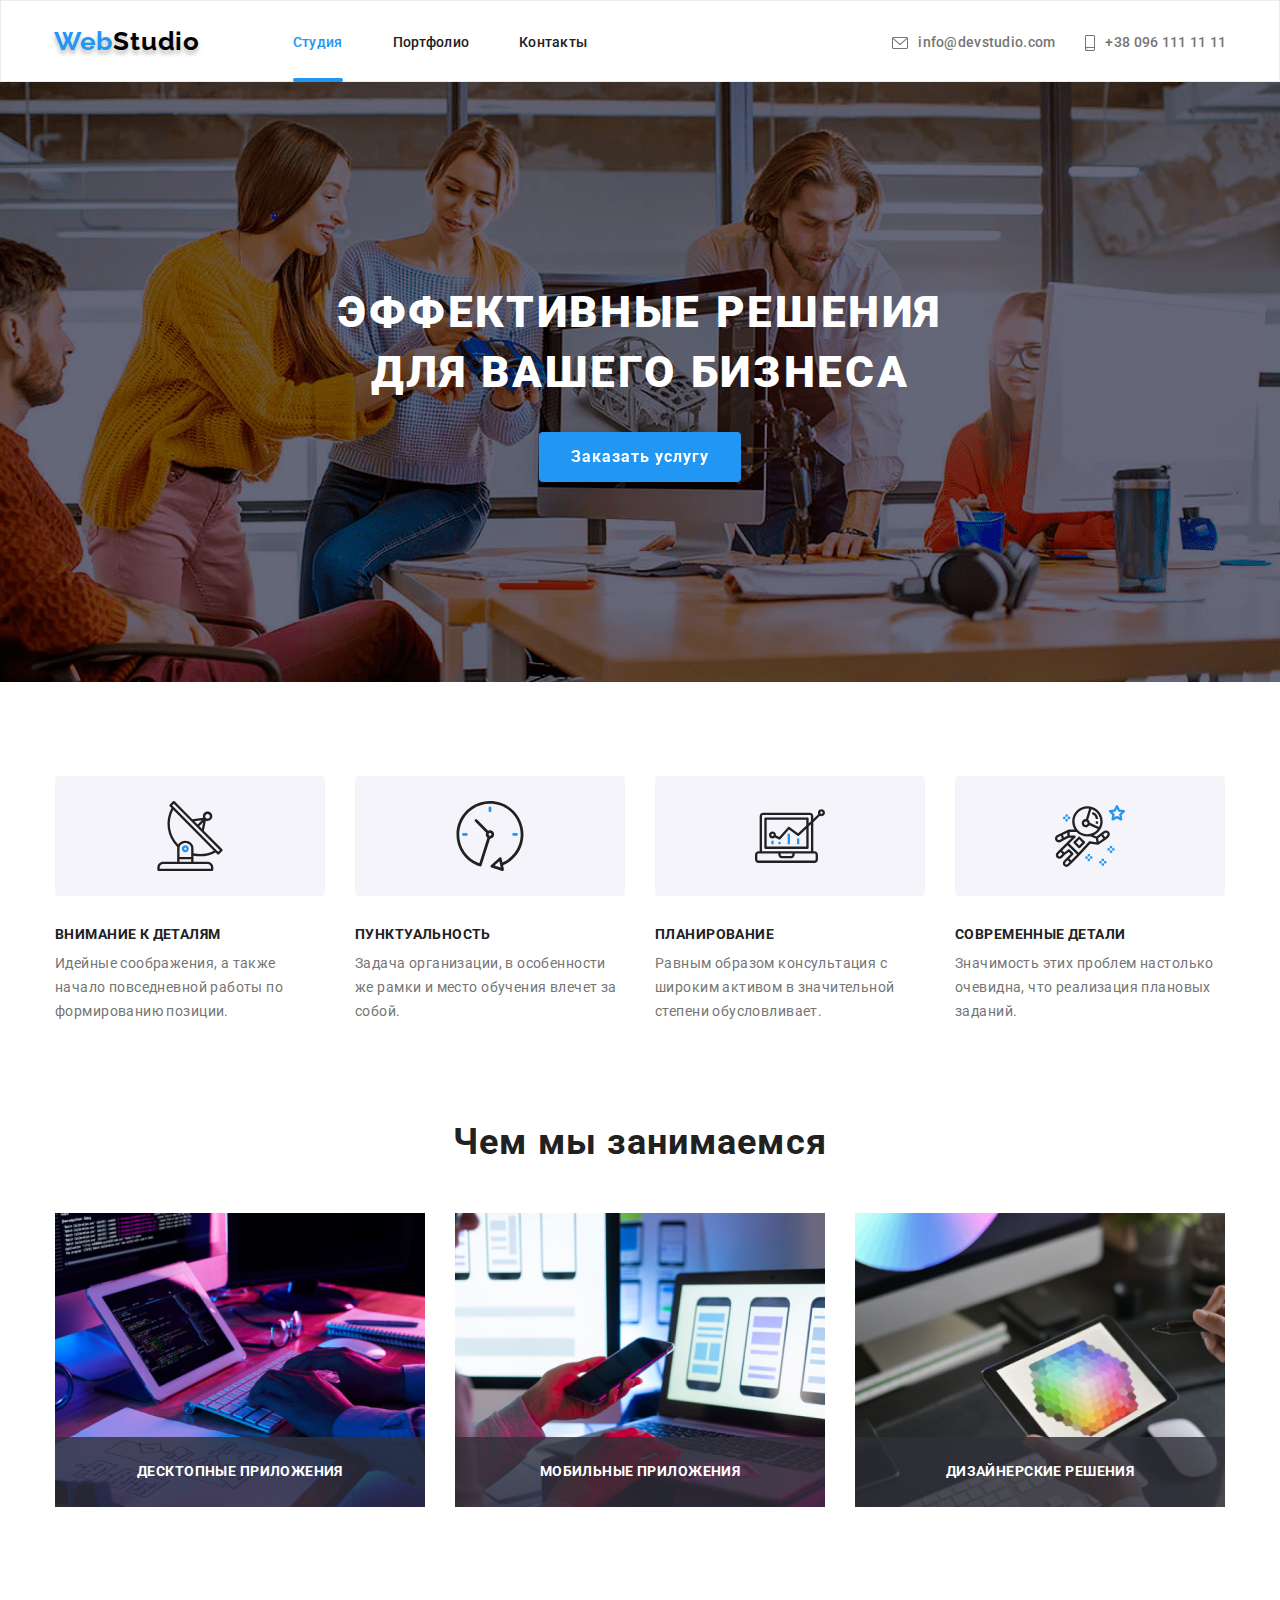
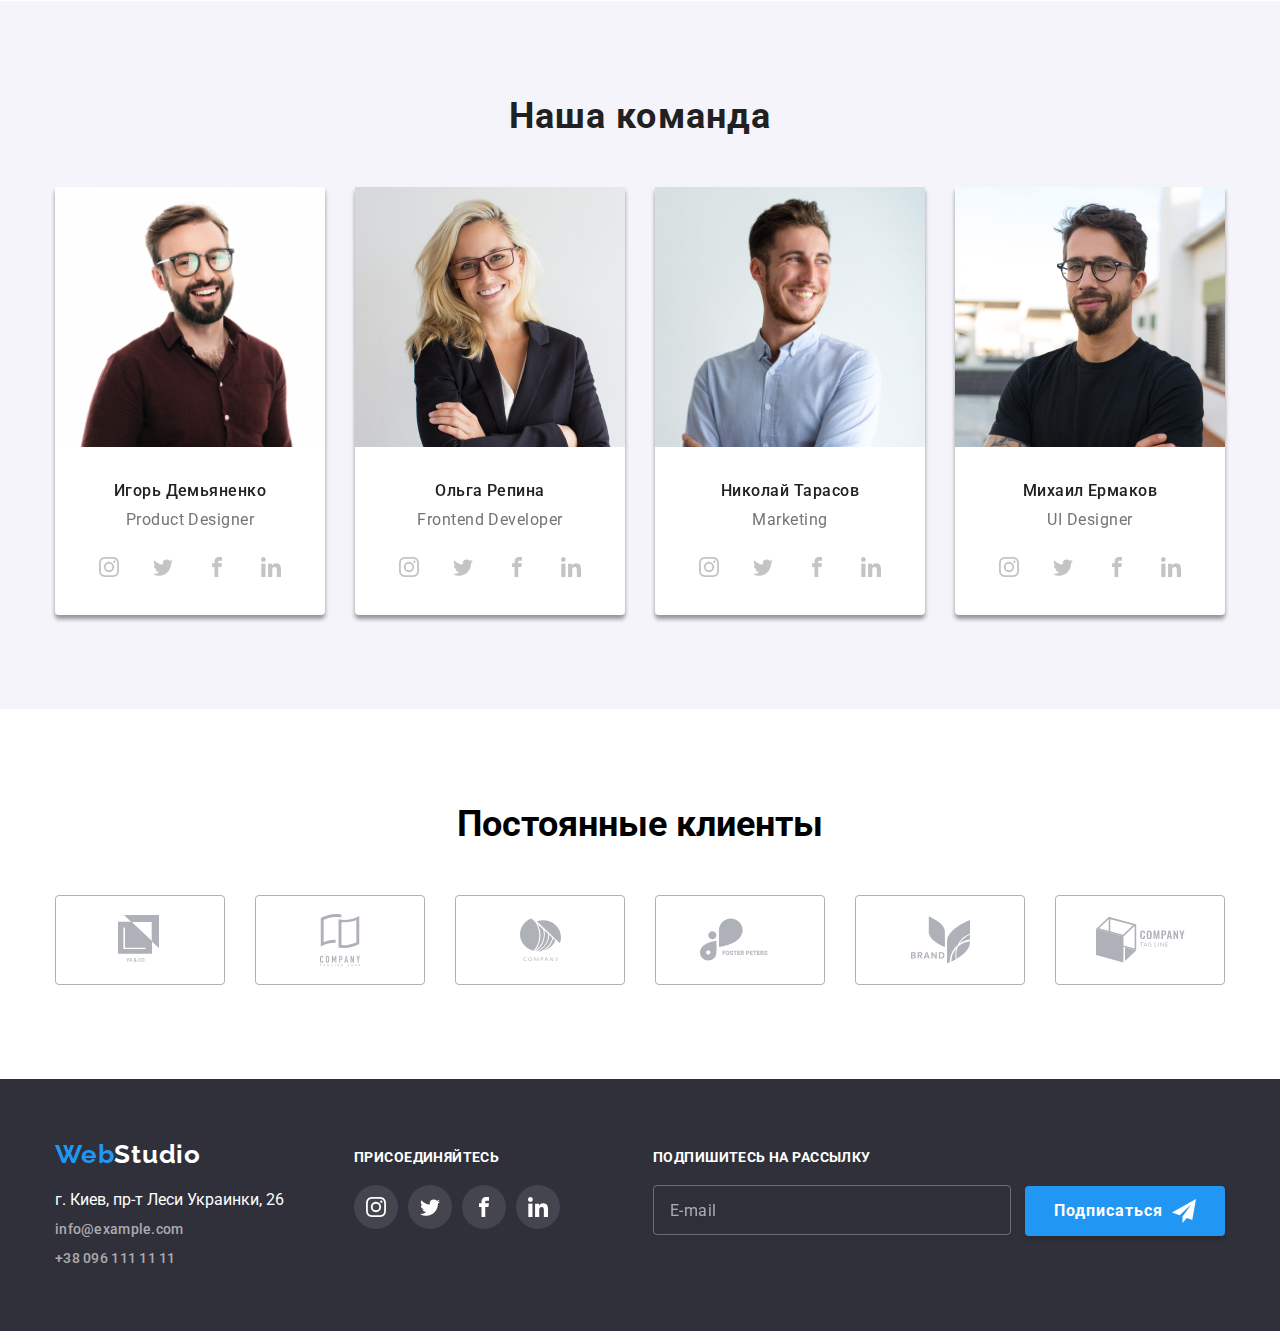
==== index.html @ 17c07fdd "1" ====
<!DOCTYPE html>
<html lang="en">
<head>
    <meta charset="UTF-8">
    <meta name="viewport" content="width=device-width, initial-scale=1.0">
    <title>Web Studio (Main)</title>
    <link rel="stylesheet" href="./css/style.css">
    <link rel="stylesheet" href="./css/modern-normalize.css">
    <link rel="preconnect" href="https://fonts.gstatic.com">
    <link href="https://fonts.googleapis.com/css2?family=Raleway:wght@700&display=swap" rel="stylesheet">
    <link href="https://fonts.googleapis.com/css2?family=Roboto:ital,wght@0,400;0,700;0,900;1,900&display=swap" rel="stylesheet">
</head>
<body>
    <header class="header">
        <span class="mailshadow"><a class="logo" href="./index.html">Web<span>Studio</span></a></span>
        <nav class="nav-list">
            <ul>
                <li><a class="current" href="./index.html">Студия</a></li>
                <li><a href="./portfolio.html">Портфолио</a></li>
                <li><a href="#footer">Контакты</a></li>
            </ul>
        </nav>
        <ul class="contacts">
            <li>
                <a class="contact-icon" href="mailto:info@devstudio.com">
                    <svg class="mail-icon">
                        <use href="./image/symbol-defs.svg#mail"></use>
                    </svg>info@devstudio.com
                </a>
            </li>
            <li>
                <a class="contact-icon" href="tel:+380961111111">
                    <svg class="phone-icon">
                        <use href="./image/symbol-defs.svg#phone"></use>
                    </svg>+38 096 111 11 11
                </a>
            </li>
        </ul>
    </header>
    <main>
        <section class="hero">
            <h1>ЭФФЕКТИВНЫЕ РЕШЕНИЯ ДЛЯ ВАШЕГО БИЗНЕСА</h1>
            <button  class="button" type="button" data-modal-open>Заказать услугу</button>
            <div class="backdrop is-hidden" data-modal>
                <div class="modal">                   
                    <form action="" method="" class="form">                        
                        <p>Оставьте свои данные, мы вам перезвоним</p> 
                        <section>
                            <label for="name" class="label-form"><span class="formspan">Имя</span>
                            <input type="text" name="name" id="name" required class="label-input"/>
                                <svg width="18" height="18">
                                    <use href="./image/symbol-defs.svg#icon-person"></use>
                                </svg>
                            </label>
                            <label for="phone" class="label-form"><span class="formspan">Телефон</span>
                            <input type="tel" name="phone" id="phone" required class="label-input"/>
                                <svg width="18" height="18">
                                    <use href="./image/symbol-defs.svg#icon-phone"></use>
                                </svg>
                            </label>
                            <label for="mail" class="label-form"><span class="formspan">Почта</span>
                            <input type="email" name="mail" id="mail" required class="label-input"/>
                                <svg width="18" height="18">
                                    <use href="./image/symbol-defs.svg#icon-email"></use>
                                </svg>
                            </label>
                            <label for="comment"><span class="formspan">Комментарий</span></label>
                            <textarea name="comment" id="comment" placeholder="Введите текст"></textarea>                        
                        </section>
                        <section class="section-agree">
                            <label class="lable-agree">
                                <input class="input-agree" type="checkbox" value="agree" name="checkbox" required>
                                <svg width="16" height="15">
                                    <use href="./image/symbol-defs.svg#icon-vector"></use>
                                </svg>
                                <span class="checkbox-text">Соглашаюсь с рассылкой и принимаю</span> 
                                <a class="checkbox-link" href=""> Условия договора</a>
                            </label>
                        </section>
                        <button type="submit" class="form-submit">Отправить</button>   
                    </form>
                    <button class="modal-close" data-modal-close>
                        <svg class="icon-close">
                            <use href="./image/symbol-defs.svg#close"></use>
                        </svg>
                    </button>
                </div>
            </div>
        </section>
        <section  class="features">
            <ul>
                <li>
                    <div class="fon"><svg class="icon1"></svg></div>
                    <h3>Внимание к деталям</h3>
                    <p>Идейные соображения, а также начало повседневной работы по формированию позиции.</p>
                </li>
                <li>
                    <div class="fon"><svg class="icon2"></svg></div>
                    <h3>Пунктуальность</h3>
                    <p>Задача организации, в особенности же рамки и место обучения влечет за собой.</p>
                </li>
                <li>
                    <div class="fon"><svg class="icon3"></svg></div>
                    <h3>Планирование</h3>
                    <p>Равным образом консультация с широким активом в значительной степени обусловливает.</p>
                </li>
                <li>
                    <div class="fon"><svg class="icon4"></svg></div>
                    <h3>Современные детали</h3>
                    <p>Значимость этих проблем настолько очевидна, что реализация плановых заданий.</p>
                </li>
            </ul>
        </section>
        <section class="services">
            <h2>Чем мы занимаемся</h2>
            <ul class="services-box">
                <li class="services-one">
                    <img src="./image/whatwedoing/whatwedoing1.jpg" alt="whatwedoing1"/>
                    <p class="services-name">ДЕСКТОПНЫЕ ПРИЛОЖЕНИЯ</p>
                </li>
                <li class="services-one">
                    <img src="./image/whatwedoing/whatwedoing2.jpg" alt="whatwedoing2" />
                    <p class="services-name">МОБИЛЬНЫЕ ПРИЛОЖЕНИЯ</p>
                </li>
                <li class="services-one">
                    <img src="./image/whatwedoing/whatwedoing3.jpg" alt="whatwedoing3" />
                    <p class="services-name">ДИЗАЙНЕРСКИЕ РЕШЕНИЯ</p>
                </li>
            </ul>
        </section>
        <section class="team">
            <h2>Наша команда</h2>
            <ul>
                <li class=team-card>
                    <a href=""><img src="./image/team/team1.jpg" alt="team1" /></a>
                    <h3>Игорь Демьяненко</h3>
                    <p>Product Designer</p>
                    <ul class="button-team">
                        <li>  
                            <a href="">                        
                                <svg class="icon-button">
                                    <use href="./image/symbol-defs.svg#icon-instagram"></use>
                                </svg>
                            </a> 
                        </li>
                        <li>
                            <a href="">
                                <svg class="icon-button">
                                    <use href="./image/symbol-defs.svg#icon-twitter"></use>
                                </svg>
                            </a>
                        </li>
                        <li>
                            <a href="">
                                <svg class="icon-button">
                                    <use href="./image/symbol-defs.svg#icon-facebook"></use>
                                </svg>
                            </a>
                        </li>
                        <li>
                            <a href="">
                                <svg class="icon-button">
                                    <use href="./image/symbol-defs.svg#icon-linkedin-1-1"></use>
                                </svg>
                            </a>
                        </li>
                    </ul>
                </li>
                <li class=team-card>
                    <a href=""><img src="./image/team/team2.jpg" alt="team2" /></a>
                    <h3>Ольга Репина</h3>
                    <p>Frontend Developer</p>
                    <ul class="button-team">
                        <li>  
                            <a href="">                        
                                <svg class="icon-button">
                                    <use href="./image/symbol-defs.svg#icon-instagram"></use>
                                </svg>
                            </a> 
                        </li>
                        <li>
                            <a href="">
                                <svg class="icon-button">
                                    <use href="./image/symbol-defs.svg#icon-twitter"></use>
                                </svg>
                            </a>
                        </li>
                        <li>
                            <a href="">
                                <svg class="icon-button">
                                    <use href="./image/symbol-defs.svg#icon-facebook"></use>
                                </svg>
                            </a>
                        </li>
                        <li>
                            <a href="">
                                <svg class="icon-button">
                                    <use href="./image/symbol-defs.svg#icon-linkedin-1-1"></use>
                                </svg>
                            </a>
                        </li>
                    </ul>
                </li>
                <li class=team-card>
                    <a href=""><img src="./image/team/team3.jpg" alt="team3" /></a>
                    <h3>Николай Тарасов</h3>
                    <p>Marketing</p>
                    <ul class="button-team">
                        <li>  
                            <a href="">                        
                                <svg class="icon-button">
                                    <use href="./image/symbol-defs.svg#icon-instagram"></use>
                                </svg>
                            </a> 
                        </li>
                        <li>
                            <a href="">
                                <svg class="icon-button">
                                    <use href="./image/symbol-defs.svg#icon-twitter"></use>
                                </svg>
                            </a>
                        </li>
                        <li>
                            <a href="">
                                <svg class="icon-button">
                                    <use href="./image/symbol-defs.svg#icon-facebook"></use>
                                </svg>
                            </a>
                        </li>
                        <li>
                            <a href="">
                                <svg class="icon-button">
                                    <use href="./image/symbol-defs.svg#icon-linkedin-1-1"></use>
                                </svg>
                            </a>
                        </li>
                    </ul>
                </li>
                <li class=team-card>
                    <a href=""><img src="./image/team/team4.jpg" alt="team4" /></a>
                    <h3>Михаил Ермаков</h3>
                    <p>UI Designer</p>
                    <ul class="button-team">
                        <li>  
                            <a href="">                        
                                <svg class="icon-button">
                                    <use href="./image/symbol-defs.svg#icon-instagram"></use>
                                </svg>
                            </a> 
                        </li>
                        <li>
                            <a href="">
                                <svg class="icon-button">
                                    <use href="./image/symbol-defs.svg#icon-twitter"></use>
                                </svg>
                            </a>
                        </li>
                        <li>
                            <a href="">
                                <svg class="icon-button">
                                    <use href="./image/symbol-defs.svg#icon-facebook"></use>
                                </svg>
                            </a>
                        </li>
                        <li>
                            <a href="">
                                <svg class="icon-button">
                                    <use href="./image/symbol-defs.svg#icon-linkedin-1-1"></use>
                                </svg>
                            </a>
                        </li>
                    </ul>
                </li>
            </ul>
        </section>
        <section  class="clients">
            <h2>Постоянные клиенты</h2>
            <ul>
                <li>
                    <a href="">
                        <svg class="clients-logo" width=45 heigth=50>
                            <use href="./image/symbol-defs.svg#logo1"></use>
                        </svg>
                    </a>
                </li>
                <li>
                    <a href="">
                        <svg class="clients-logo" width=40 heigth=52>
                            <use href="./image/symbol-defs.svg#logo2"></use>
                        </svg>
                    </a>
                </li>
                <li>
                    <a href="">
                        <svg class="clients-logo" width=41 heigth=43>
                            <use href="./image/symbol-defs.svg#logo3"></use>
                        </svg>
                    </a>
                </li>
                <li>
                    <a href="">
                        <svg class="clients-logo" width=80 heigth=43>
                            <use href="./image/symbol-defs.svg#logo4"></use>
                        </svg>
                    </a>
                </li>
                <li>
                    <a href="">
                        <svg class="clients-logo" width=59 heigth=47>
                            <use href="./image/symbol-defs.svg#logo5"></use>
                        </svg>
                    </a>
                </li>
                <li>
                    <a href="">
                        <svg class="clients-logo" width=89 heigth=46>
                            <use href="./image/symbol-defs.svg#logo6"></use>
                        </svg>
                    </a>
                </li>
            </ul>
        </section>
    </main>
    <footer class="footer" id="footer">
        <div><a class="logo" href="./index.html">Web<span>Studio</span></a>
            <ul class="contacts" id="#footer">
                <li><span class="address">г. Киев, пр-т Леси Украинки, 26</span></li>
                <li><a href="mailto:info@example.com">info@example.com</a></li>
                <li><a href="tel:+380961111111">+38 096 111 11 11</a></li>
            </ul> 
        </div>       
        <section class="enjoy">
            <p>присоединяйтесь</p>
            <ul class="button-footer">
                <li>  
                    <a href="">                        
                        <svg class="icon-footer">
                            <use href="./image/symbol-defs.svg#icon-instagram"></use>
                        </svg>
                    </a> 
                </li>
                <li>
                    <a href="">
                        <svg class="icon-footer">
                            <use href="./image/symbol-defs.svg#icon-twitter"></use>
                        </svg>
                    </a>
                </li>
                <li>
                    <a href="">
                        <svg class="icon-footer">
                            <use href="./image/symbol-defs.svg#icon-facebook"></use>
                        </svg>
                    </a>
                </li>
                <li>
                    <a href="">
                        <svg class="icon-footer">
                            <use href="./image/symbol-defs.svg#icon-linkedin-1-1"></use>
                        </svg>
                    </a>
                </li>
            </ul>
        </section>
        <section class="subscribe">
            <label for="email"><p>ПОДПИШИТЕСЬ НА РАССЫЛКУ</p></label>
            <input type="email" name="email" id="email" placeholder="E-mail" required/>
            <button type="submit"><span>Подписаться</span>
                <svg class="send" width="24px" height="24px">
                    <use href="./image/symbol-defs.svg#send"></use>
                </svg>
            </button>
        </section>
    </footer>
    <script src="./js/modal.js"></script>
</body>
</html>
---- css/style.css ----
:root {
  --primary-text-color: #757575;
  --title-text-color: #212121;
  --accent-color: #2196f3;
  --accent-color-2: #ffffff;
  --background-color: #2f303a;
  --background-color-2: #f5f4fa;
}

body {
  font-family: Roboto;
  font-style: normal;
  min-width: 1250px;
  margin: 0 auto;
}

ul {
  list-style: none;
  padding-left: 0px;
}

a {
  text-decoration: none;
}

.logo {
  color: var(--accent-color);
  font-family: Raleway;
  font-size: 26px;
  font-weight: 700;
  letter-spacing: 0.78px;
  line-height: 1.19;
  margin-right: 93px;
  display: flex;
}

.logo span {
  color: #000;
}

footer .logo span {
  color: var(--accent-color-2);
}

.nav-list a {
  color: var(--title-text-color);
  font-size: 14px;
  font-weight: 500;
  letter-spacing: 0.28px;
  padding: 10px 0px 32px;
}

.nav-list a:hover,
.nav-list a:focus {
  color: var(--accent-color);
  transition: 250ms cubic-bezier(0.4, 0, 0.2, 1);
}

.nav-list a.current {
  color: var(--accent-color);
}

.nav-list li {
  margin-right: 50px;
  position: relative;
}

.nav-list li:last-child,
.contacts li:last-child {
  margin-right: 0px;
}

.nav-list ul {
  display: flex;
  padding: 0%;
  margin-right: 305px;
}

.phone-icon {
  padding-top: 1px;
  width: 10px;
  height: 16px;
  margin-right: 10px;
}

.mail-icon {
  padding-top: 3px;
  width: 16px;
  height: 12px;
  margin-right: 10px;
}

.contact-icon {
  fill: currentColor;
  vertical-align: middle;
  display: inline-flex;
}

.contacts a:hover,
.contacts a:focus,
.contact-icon:hover,
.contact-icon:focus {
  color: var(--accent-color);
  text-shadow: 0px 4px 4px rgba(0, 0, 0, 0.25);
  transition: 250ms cubic-bezier(0.4, 0, 0.2, 1);
}

.nav-list .current::after {
  position: absolute;
  bottom: -31px;
  left: 0;
  content: '';
  width: 100%;
  height: 4px;
  background-color: var(--accent-color);
  border-radius: 2px;
}

.contacts a {
  color: var(--primary-text-color);
  font-size: 14px;
  font-weight: 500;
  letter-spacing: 0.28px;
}

.contacts {
  display: inline-flex;
}

.contacts li {
  margin-right: 30px;
}

.contacts ul {
  display: flex;
  padding: 0%;
}

.mailshadow {
  text-shadow: 0px 4px 4px rgba(0, 0, 0, 0.25);
}

.header {
  height: 80px;
  align-items: center;
  justify-content: center;
  display: flex;
  border: 1px solid #ececec;
}

.hero {
  height: 600px;
  background-color: rgba(47, 48, 58, 0.4);
  background-image: url('../image/hero.png');
  background-repeat: no-repeat;
  background-size: cover;
  background-position: center;
  background-blend-mode: overlay;
  display: flex;
  flex-direction: column;
  align-items: center;
  text-align: center;
}

.hero h1 {
  color: var(--accent-color-2);
  width: 696px;
  height: 120px;
  font-size: 44px;
  font-weight: 900;
  letter-spacing: 0.06em;
  line-height: 60px;
  margin-top: 200px;
  margin-bottom: 30px;
}

.pbutton,
.button {
  font-family: Roboto;
  font-style: normal;
  font-size: 16px;
  letter-spacing: 0.06em;
  border-radius: 4px;
  border: 0px;
}

.button {
  color: var(--accent-color-2);
  background-color: var(--accent-color);
  padding: 10px 32px;
  line-height: 30px;
  font-weight: 700;
  filter: drop-shadow(0px 4px 4px rgba(0, 0, 0, 0.25));
}

.backdrop {
  position: fixed;
  top: 0;
  left: 0;
  z-index: 2;
  width: 100%;
  height: 100%;
  background-color: rgba(0, 0, 0, 0.2);
  transition: opacity 250ms cubic-bezier(0.4, 0, 0.2, 1);
}

.backdrop.is-hidden {
  opacity: 0;
  pointer-events: none;
}

.modal {
  position: absolute;
  display: flex;
  justify-content: center;
  top: 50%;
  left: 50%;
  transform: translate(-50%, -50%);
  width: 528px;
  height: 581px;
  background-color: var(--accent-color-2);
  transition: 250ms cubic-bezier(0.4, 0, 0.2, 1);
  box-shadow: 0px 1px 3px rgba(0, 0, 0, 0.12), 0px 1px 1px rgba(0, 0, 0, 0.14),
    0px 2px 1px rgba(0, 0, 0, 0.2);
  border-radius: 4px;
}

.modal-close {
  position: absolute;
  display: flex;
  align-items: center;
  justify-content: center;
  top: 8px;
  right: 8px;
  width: 30px;
  height: 30px;
  background: #ffffff;
  border: 1px solid rgba(0, 0, 0, 0.1);
  border-radius: 50%;
  transition: 250ms cubic-bezier(0.4, 0, 0.2, 1);
}

.icon-close {
  width: 18px;
  height: 18px;
}

.modal-close:focus,
.modal-close:hover {
  fill: var(--accent-color);
}

.modal p {
  user-select: none;
  padding-top: 40px;
  font-size: 20px;
  font-weight: 700;
  margin: 0px 0px 12px;
}

.formspan {
  display: flex;
  font-size: 12px;
  line-height: 14px;
  letter-spacing: 0.01em;
  color: #757575;
}

.label-input,
.form textarea {
  width: 448px;
  height: 40px;
  border: 1px solid rgba(33, 33, 33, 0.2);
  box-sizing: border-box;
  border-radius: 4px;
  margin: 4px 0px 10px;
  cursor: pointer;
  padding-top: 12px;
  padding-bottom: 12px;
  padding-left: 42px;
  font-size: 16px;
  transition: 250ms cubic-bezier(0.4, 0, 0.2, 1);
}

.form textarea {
  height: 120px;
  margin-bottom: 20px;
  padding: 12px 16px;
  resize: none;
}

.form textarea::-webkit-input-placeholder {
  font-size: 14px;
  line-height: 16px;
  letter-spacing: 0.01em;
  color: rgba(117, 117, 117, 0.5);
}

.form label:last-child,
.form input:last-child {
  display: inline-flex;
  width: auto;
}

.form input:last-child {
  height: 15px;
  width: 16px;
  margin-right: 9px;
}

.hero button:hover,
.hero button:focus,
.subscribe button:hover,
.subscribe button:focus {
  cursor: pointer;
}

.form-submit {
  width: 200px;
  height: 50px;
  background: #2196f3;
  box-shadow: 0px 4px 4px rgba(0, 0, 0, 0.15);
  border-radius: 4px;
  border: 0px;
  margin-top: 30px;
  font-weight: bold;
  font-size: 16px;
  line-height: 30px;
  letter-spacing: 0.06em;
  color: #ffffff;
  font-family: Roboto;
}

.label-form {
  position: relative;
  display: flex;
  flex-direction: column;
}

.label-form svg {
  position: absolute;
  bottom: 21px;
  left: 12px;
}

.form input:focus,
.form input:hover,
.form textarea:hover,
.form textarea:focus {
  border-color: var(--accent-color);
  outline: none;
  cursor: pointer;
  transition: 250ms cubic-bezier(0.4, 0, 0.2, 1);
}

.form input:focus ~ svg,
.form input:hover ~ svg {
  fill: var(--accent-color);
  cursor: pointer;
  transition: 250ms cubic-bezier(0.4, 0, 0.2, 1);
}

.lable-agree {
  display: flex;
  align-items: center;
}

.input-agree {
  appearance: none;
  cursor: pointer;
}

.input-agree:checked + svg {
  background-image: url(../image/Vector.svg);
  background-color: var(--accent-color);
  fill: transparent;
  background-repeat: no-repeat;
  background-position: center;
  border-radius: 2px;
  transition: 250ms cubic-bezier(0.4, 0, 0.2, 1);
}

.checkbox-text {
  margin-left: 7px;
  margin-right: 4px;
  font-weight: 500;
  font-size: 14px;
  letter-spacing: 0.03em;
  color: var(--primary-text-color);
}

.checkbox-link {
  font-weight: 500;
  font-size: 14px;
  letter-spacing: 0.03em;
  color: var(--accent-color);
  text-decoration: underline;
}

.pbutton {
  background-color: var(--background-color-2);
  color: var(--title-text-color);
  padding: 9.7px 22px;
  margin-right: 8px;
  font-weight: 500;
  line-height: 38px;
}

.pbutton:hover,
.pbutton:focus {
  color: var(--accent-color-2);
  background-color: var(--accent-color);
  filter: drop-shadow(0px 1px 1px rgba(0, 0, 0, 0.15));
  filter: drop-shadow(0px 2px 1px rgba(0, 0, 0, 0.2));
  filter: drop-shadow(0px 3px 1px rgba(0, 0, 0, 0.25));
  transition: 250ms cubic-bezier(0.4, 0, 0.2, 1);
}

.icon1,
.icon2,
.icon3,
.icon4 {
  width: 70px;
  height: 70px;
}

.icon1 {
  background-image: url('../image/benefits/antenna.svg');
}

.icon2 {
  background-image: url('../image/benefits/clock.svg');
}

.icon3 {
  background-image: url('../image/benefits/diagram.svg');
}

.icon4 {
  background-image: url('../image/benefits/astronaut.svg');
}

.fon {
  height: 120px;
  margin-bottom: 30px;
  background-color: var(--background-color-2);
  display: flex;
  align-items: center;
  justify-content: center;
  border-radius: 4px;
}

.features h3 {
  color: var(--title-text-color);
  margin-top: 0px;
  margin-bottom: 10px;
  font-size: 14px;
  letter-spacing: 0.42px;
  font-weight: 700;
  text-transform: uppercase;
}

.features p {
  color: var(--primary-text-color);
  margin-top: 0px;
  font-size: 14px;
  letter-spacing: 0.42px;
  line-height: 1.71;
}

.features ul {
  display: flex;
  margin: 0px;
}

.features li {
  margin-right: 30px;
  height: 251px;
  width: 270px;
}

.features li:last-child {
  margin-right: 0px;
}

.features {
  margin-top: 94px;
  margin-bottom: 94px;
  align-items: center;
  flex-direction: column;
  display: flex;
}

.services h2,
.team h2 {
  margin: 0px;
  color: var(--title-text-color);
  font-size: 36px;
  font-weight: 700;
  letter-spacing: 1.08px;
  text-align: center;
}

.services-box {
  display: inline-flex;
  margin-top: 50px;
  margin-bottom: 0px;
}

.services-one {
  position: relative;
  margin-right: 30px;
  width: 370px;
  height: 294px;
}

.services li:last-child {
  margin-right: 0px;
}

.services {
  align-items: center;
  flex-direction: column;
  display: flex;
  margin-bottom: 94px;
}

.services-name {
  position: absolute;
  display: flex;
  align-items: center;
  justify-content: center;
  background: rgba(47, 48, 58, 0.8);
  width: 100%;
  height: 70px;
  margin: 0;
  bottom: 0;
  color: var(--accent-color-2);
  font-weight: bold;
  font-size: 14px;
  line-height: 1.14;
  letter-spacing: 0.03em;
}

.team {
  background-color: var(--background-color-2);
  height: 708px;
  text-align: center;
}

.team h2 {
  padding-top: 94px;
}

.team h3 {
  color: var(--title-text-color);
  margin: 30px 0px 10px;
  font-size: 16px;
  font-weight: 500;
  letter-spacing: 0.48px;
}

.team p {
  color: var(--primary-text-color);
  margin: 0px;
  font-size: 16px;
  letter-spacing: 0.48px;
}

.team ul {
  display: inline-flex;
  background-color: var(--background-color-2);
  margin: 0px;
}

.team-card {
  background-color: var(--accent-color-2);
  height: 428px;
  margin-right: 30px;
  border-radius: 0px 4px 4px;
  border: 0px;
  filter: drop-shadow(0px 2px 2px rgba(0, 0, 0, 0.2));
  filter: drop-shadow(0px 3px 2px rgba(0, 0, 0, 0.3));
  filter: drop-shadow(0px 4px 2px rgba(0, 0, 0, 0.4));
  margin-top: 50px;
}

.team-card:last-child {
  margin-right: 0px;
}

.team-card ul {
  padding-top: 16px;
  background-color: var(--accent-color-2);
}

.icon-button {
  width: 20px;
  height: 20px;
  fill: currentColor;
}

.button-team a:hover,
.button-team a:focus {
  background-color: var(--accent-color);
  color: var(--accent-color-2);
  transition: 250ms cubic-bezier(0.4, 0, 0.2, 1);
}

.button-team a {
  width: 44px;
  height: 44px;
  display: inline-flex;
  align-items: center;
  justify-content: center;
  color: #c4c4c4;
  background-color: #ffffff;
  margin-right: 10px;
  border-radius: 50%;
}

.button-team li:last-child {
  margin-right: -10px;
}

.clients {
  margin-top: 94px;
  margin-bottom: 94px;
  align-items: center;
  flex-direction: column;
  display: flex;
}

.clients h2 {
  font-size: 36px;
  font-weight: bold;
  margin: 0;
  height: 42px;
}

.clients ul {
  margin-top: 50px;
  margin-bottom: 0;
  height: 90px;
}

.clients li {
  display: inline-flex;
  margin-right: 26px;
  width: 170px;
  height: 90px;
}

.clients li:last-child {
  margin-right: 0px;
}

.clients-logo {
  fill: currentColor;
}

.clients a:hover,
.clients a:focus {
  color: var(--accent-color);
  border-color: var(--accent-color);
  transition: 250ms cubic-bezier(0.4, 0, 0.2, 1);
}

.clients a {
  width: 170px;
  height: 90px;
  display: inline-flex;
  align-items: center;
  justify-content: center;
  color: #afb1b8;
  background-color: var(--accent-color-2);
  border: 1px solid #afb1b8;
  box-sizing: border-box;
  border-radius: 4px;
}

footer {
  background-color: var(--background-color);
  height: 132px;
  padding: 60px 0px;
  font-style: normal;
  justify-items: center;
  justify-content: center;
  display: flex;
  flex-direction: row;
}

.footer ul {
  margin-top: 20px;
  margin-right: 70px;
  flex-direction: column;
}

.footer li {
  margin: 0px 0px 10px;
}

footer .contacts a {
  color: rgba(255, 255, 255, 0.6);
}

.enjoy,
.subscribe {
  display: inline-flexbox;
  text-transform: uppercase;
  margin-top: 10px;
}

.enjoy p,
.subscribe p {
  margin: 0px;
  font-weight: bold;
  font-size: 14px;
  line-height: 16px;
  letter-spacing: 0.03em;
}

.enjoy li {
  display: inline;
}

.enjoy ul {
  margin-right: 93px;
}

.icon-footer {
  width: 20px;
  height: 20px;
  fill: currentColor;
}

.button-footer a:hover,
.button-footer a:focus {
  border-radius: 50%;
  background-color: var(--accent-color);
  color: var(--accent-color-2);
  transition: 250ms cubic-bezier(0.4, 0, 0.2, 1);
}

.button-footer a {
  width: 44px;
  height: 44px;
  display: inline-flex;
  align-items: center;
  justify-content: center;
  color: var(--accent-color-2);
  background-color: rgba(255, 255, 255, 0.1);
  border-radius: 50%;
}

.button-footer li {
  margin-right: 6px;
}

.button-footer li:last-child {
  margin-right: 0px;
}

.address,
.enjoy p,
.subscribe p {
  color: #fff;
}

.subscribe input {
  width: 358px;
  height: 50px;
  background: transparent;
  border: 1px solid rgba(255, 255, 255, 0.3);
  box-sizing: border-box;
  filter: drop-shadow(0px 4px 4px rgba(0, 0, 0, 0.15));
  border-radius: 4px;
  margin-top: 20px;
  margin-right: 10px;
  padding: 0px 0px 0px 16px;
}

.subscribe input::-webkit-input-placeholder {
  color: rgba(255, 255, 255, 0.6);
  font-family: Roboto;
  font-size: 16px;
  font-style: normal;
  font-weight: 400;
  line-height: 20px;
  letter-spacing: 0.03em;
  text-align: left;
}

.subscribe button {
  width: 200px;
  height: 50px;
  background: var(--accent-color);
  border-radius: 4px;
  box-shadow: 0px 4px 4px 0px rgba(0, 0, 0, 0.15);
  border: 0px;
  color: var(--accent-color-2);
  font-family: Roboto;
  font-size: 16px;
  font-style: normal;
  font-weight: 700;
  line-height: 30px;
  letter-spacing: 0.06em;
}

.send {
  padding-left: 4px;
  vertical-align: middle;
}

.psection {
  flex-direction: column;
  display: flex;
  align-items: center;
  margin-left: 30px;
  margin-top: 100px;
}

.pgallery-title {
  color: var(--title-text-color);
  font-weight: 700;
  font-size: 18px;
  line-height: 36px;
  margin: 20px 0px 4px 24px;
}

.pgallery-work {
  color: var(--primary-text-color);
  font-size: 16px;
  line-height: 30px;
  margin: 0 0 0 24px;
}

.pgallery {
  display: flex;
  flex-wrap: wrap;
  width: 1200px;
  margin: 14px 0 94px;
}

.pgallery li {
  height: 404px;
  margin-top: 30px;
  margin-right: 30px;
  outline: 1px solid #eeeeee;
}

.pgallery li:hover,
.pgallery li:focus {
  box-shadow: 0px 1px 1px rgba(0, 0, 0, 0.12), 0px 4px 4px rgba(0, 0, 0, 0.06),
    1px 4px 6px rgba(0, 0, 0, 0.16);
  transition: 250ms cubic-bezier(0.4, 0, 0.2, 1);
}

.pgallery li:hover .card-text,
.pgallery li:focus .card-text {
  opacity: 1;
  transform: translateY(0);
}

.cards-description {
  position: relative;
  overflow: hidden;
}

.card-text {
  position: absolute;
  font-size: 18px;
  line-height: 1.56;
  letter-spacing: 0.03em;
  margin-top: 0;
  margin-bottom: 0;
  width: 100%-30px;
  height: 100%;
  padding: 63px 24px;
  top: 0;
  left: 0;
  color: var(--accent-color-2);
  transform: translateY(100%);
  transition: 250ms cubic-bezier(0.4, 0, 0.2, 1);
  background-color: rgba(33, 150, 243, 0.9);
}
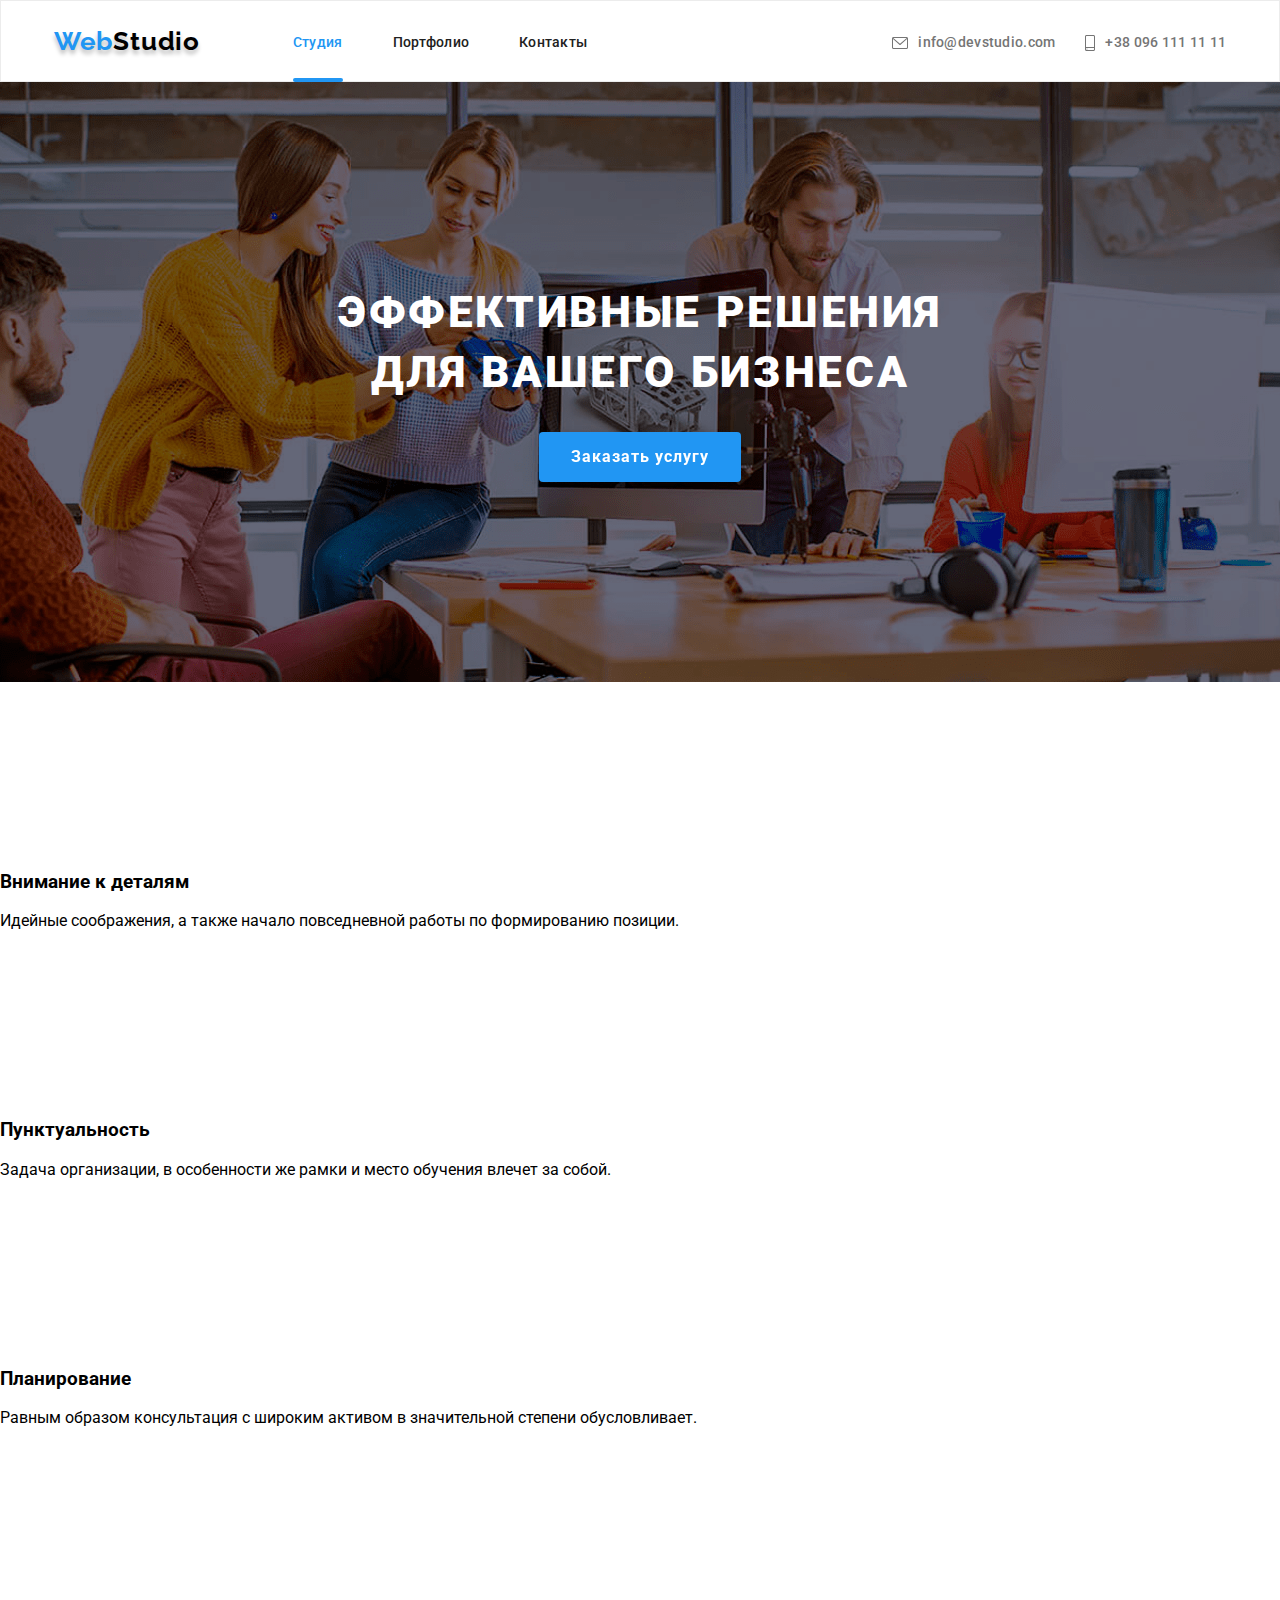
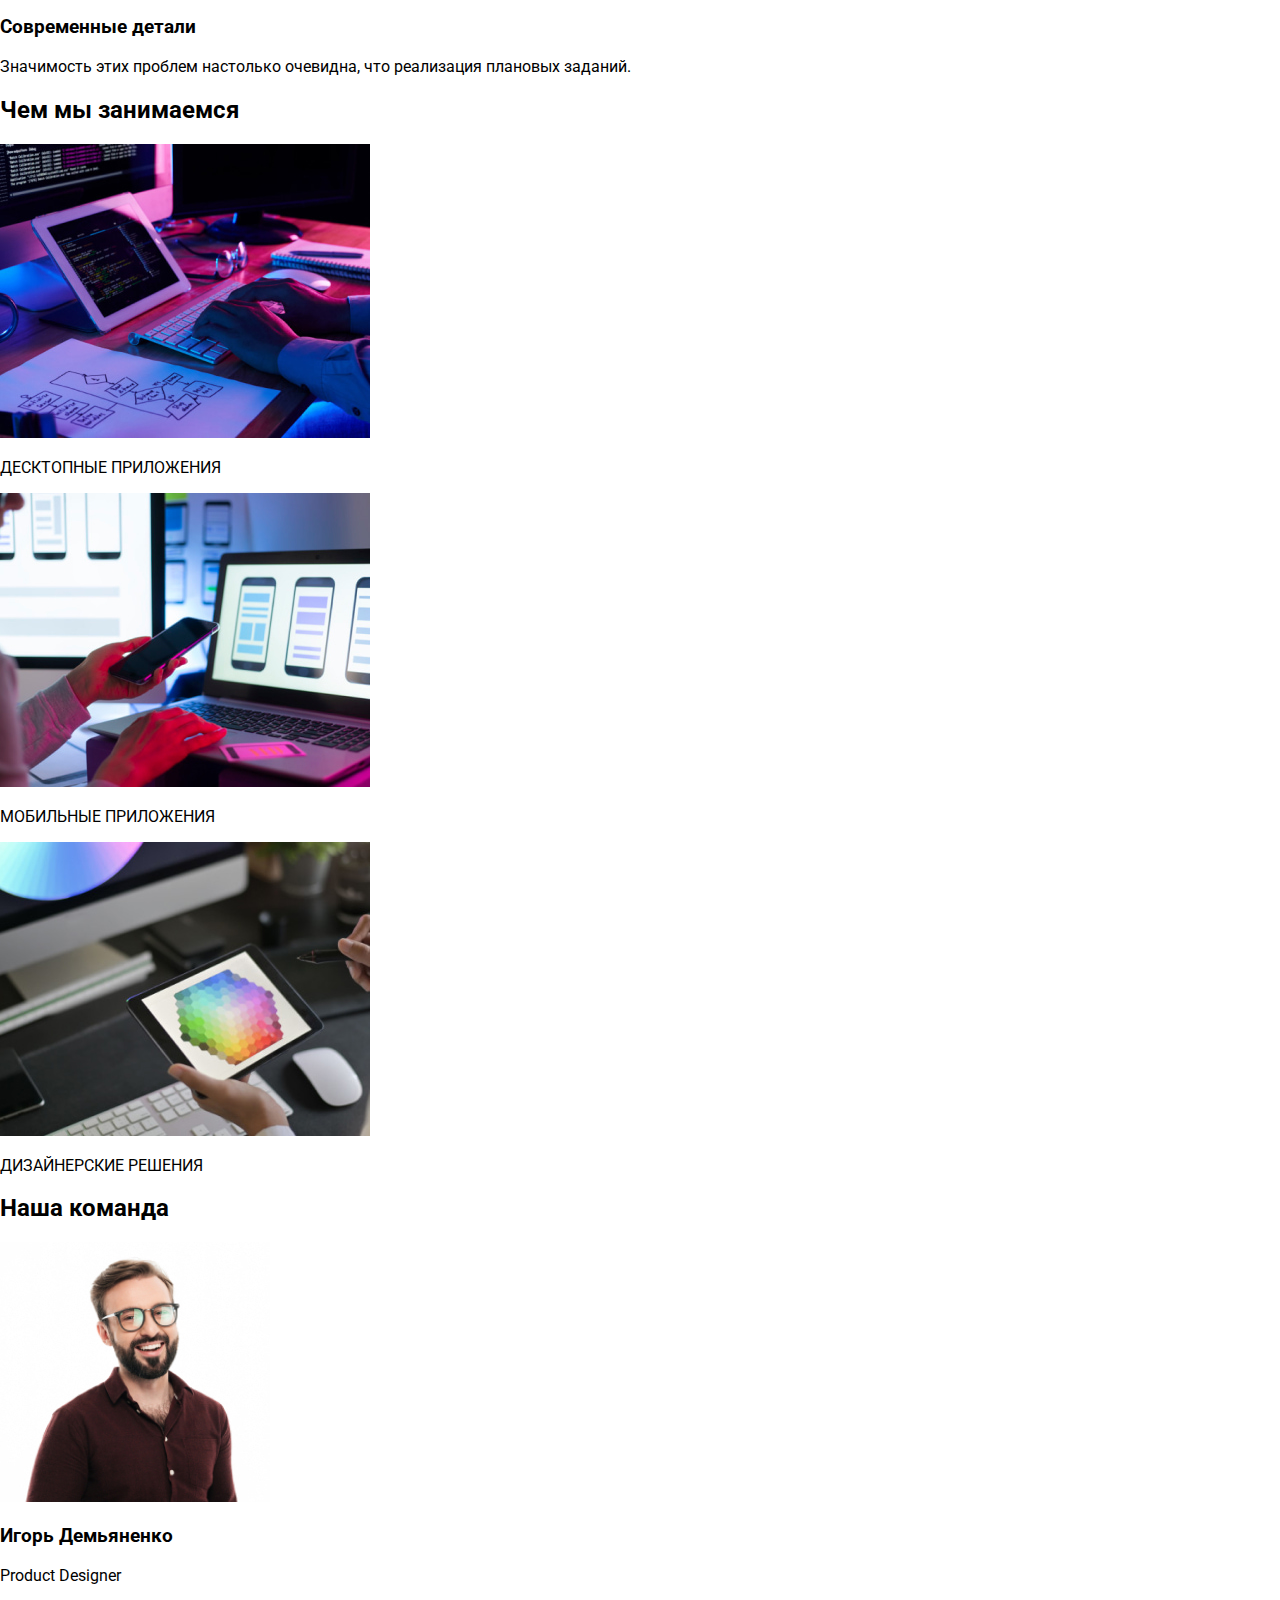
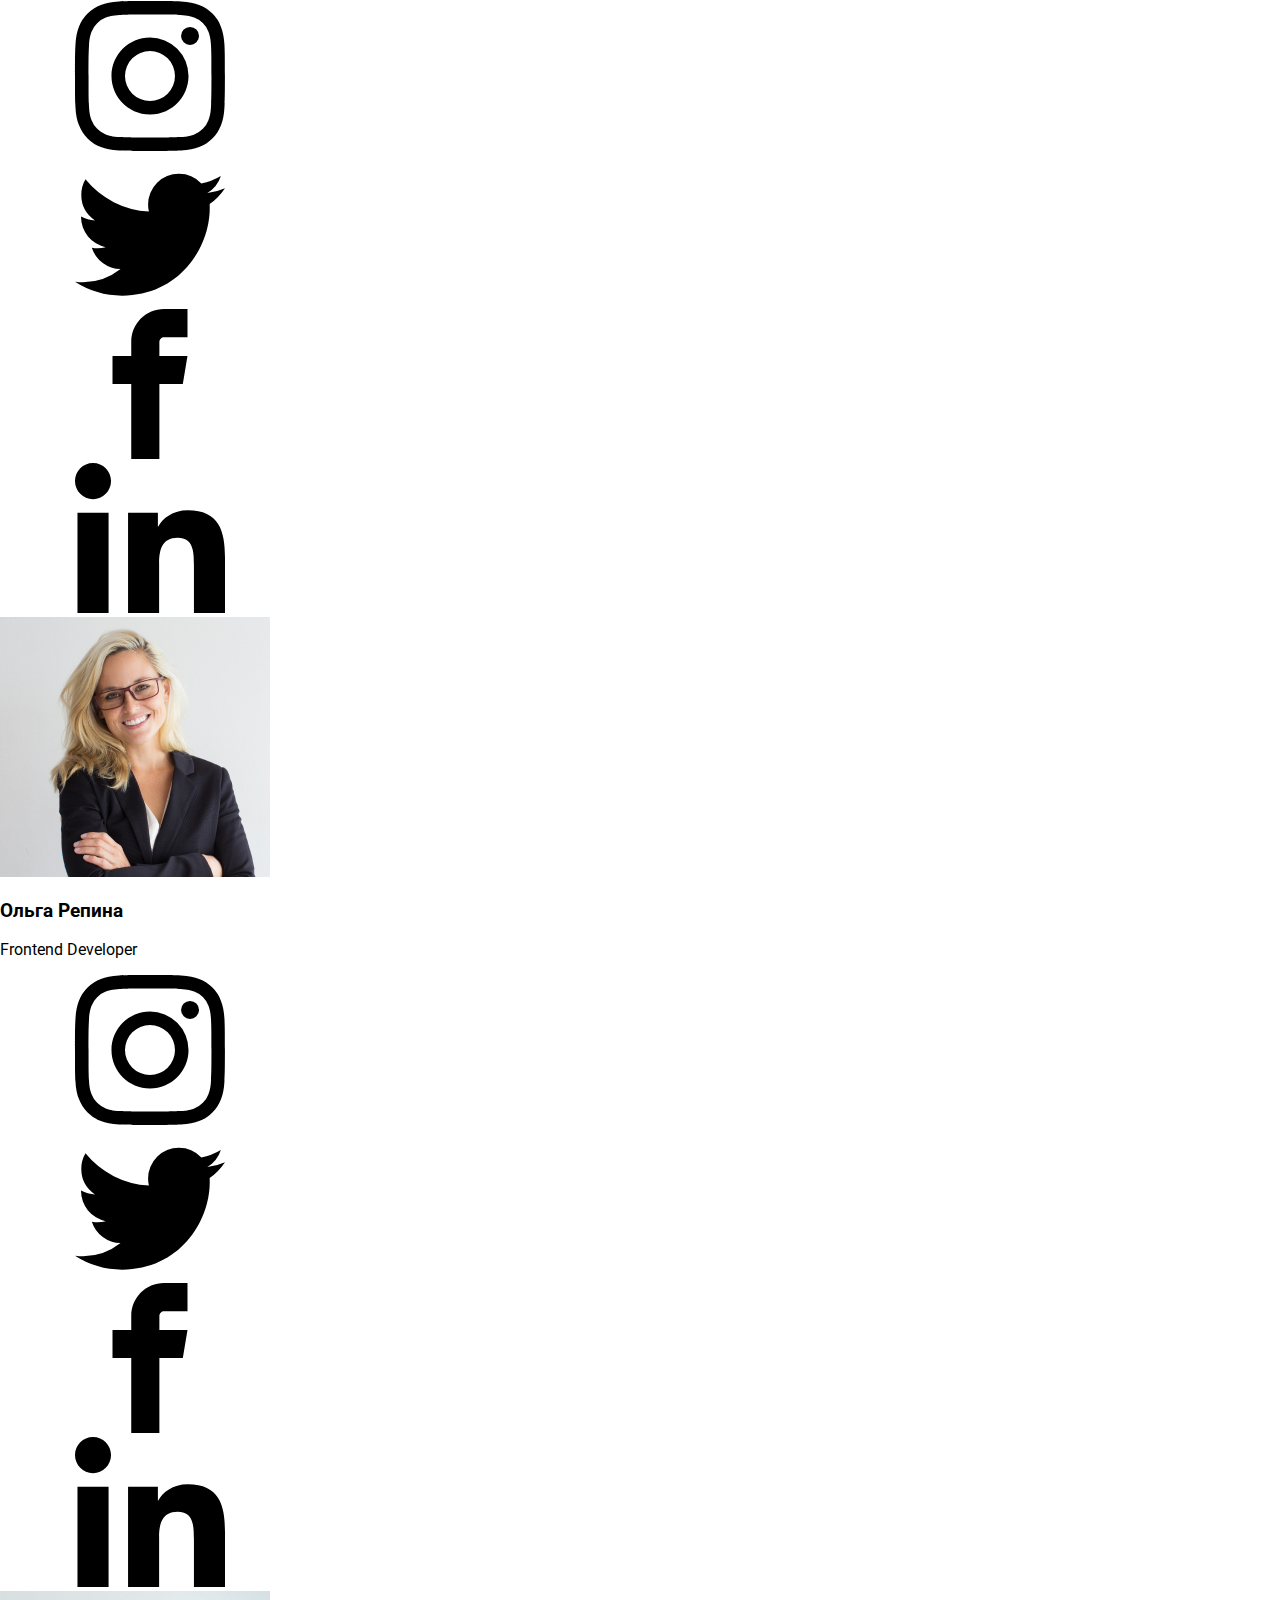
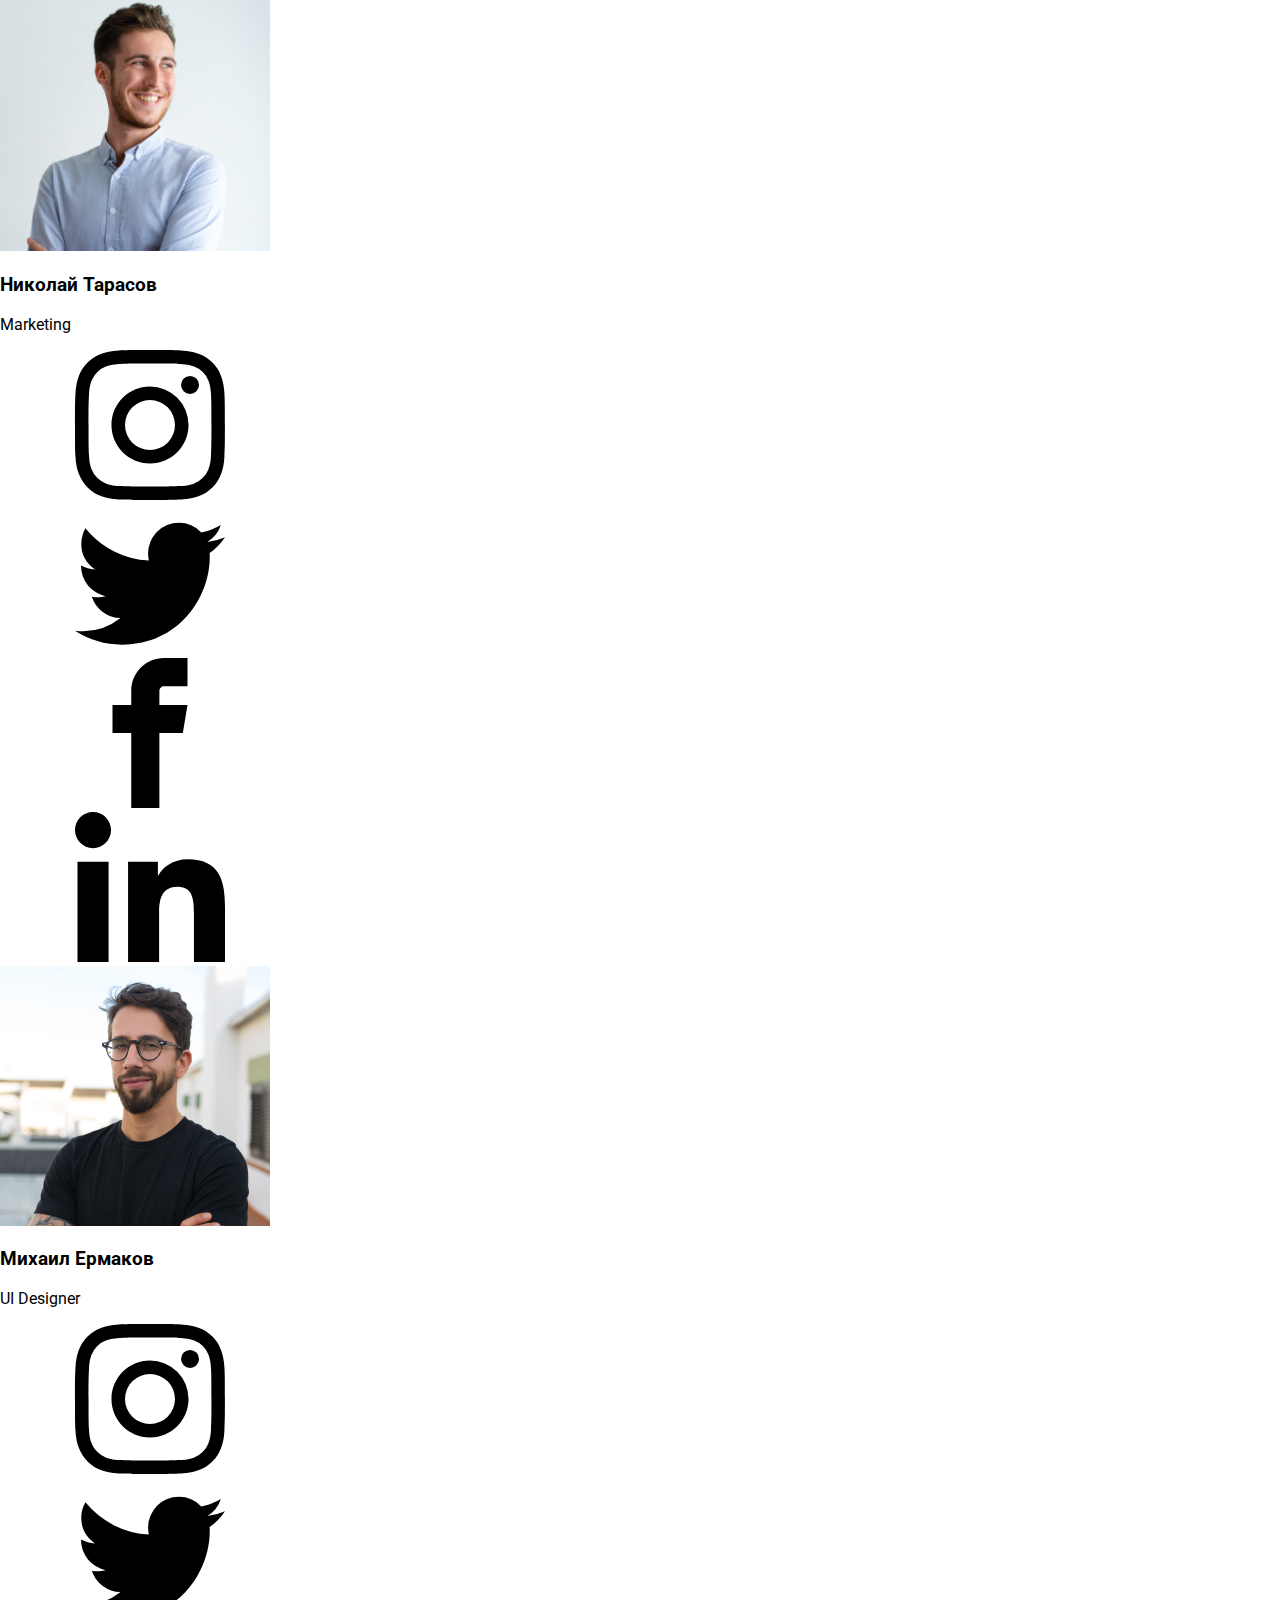
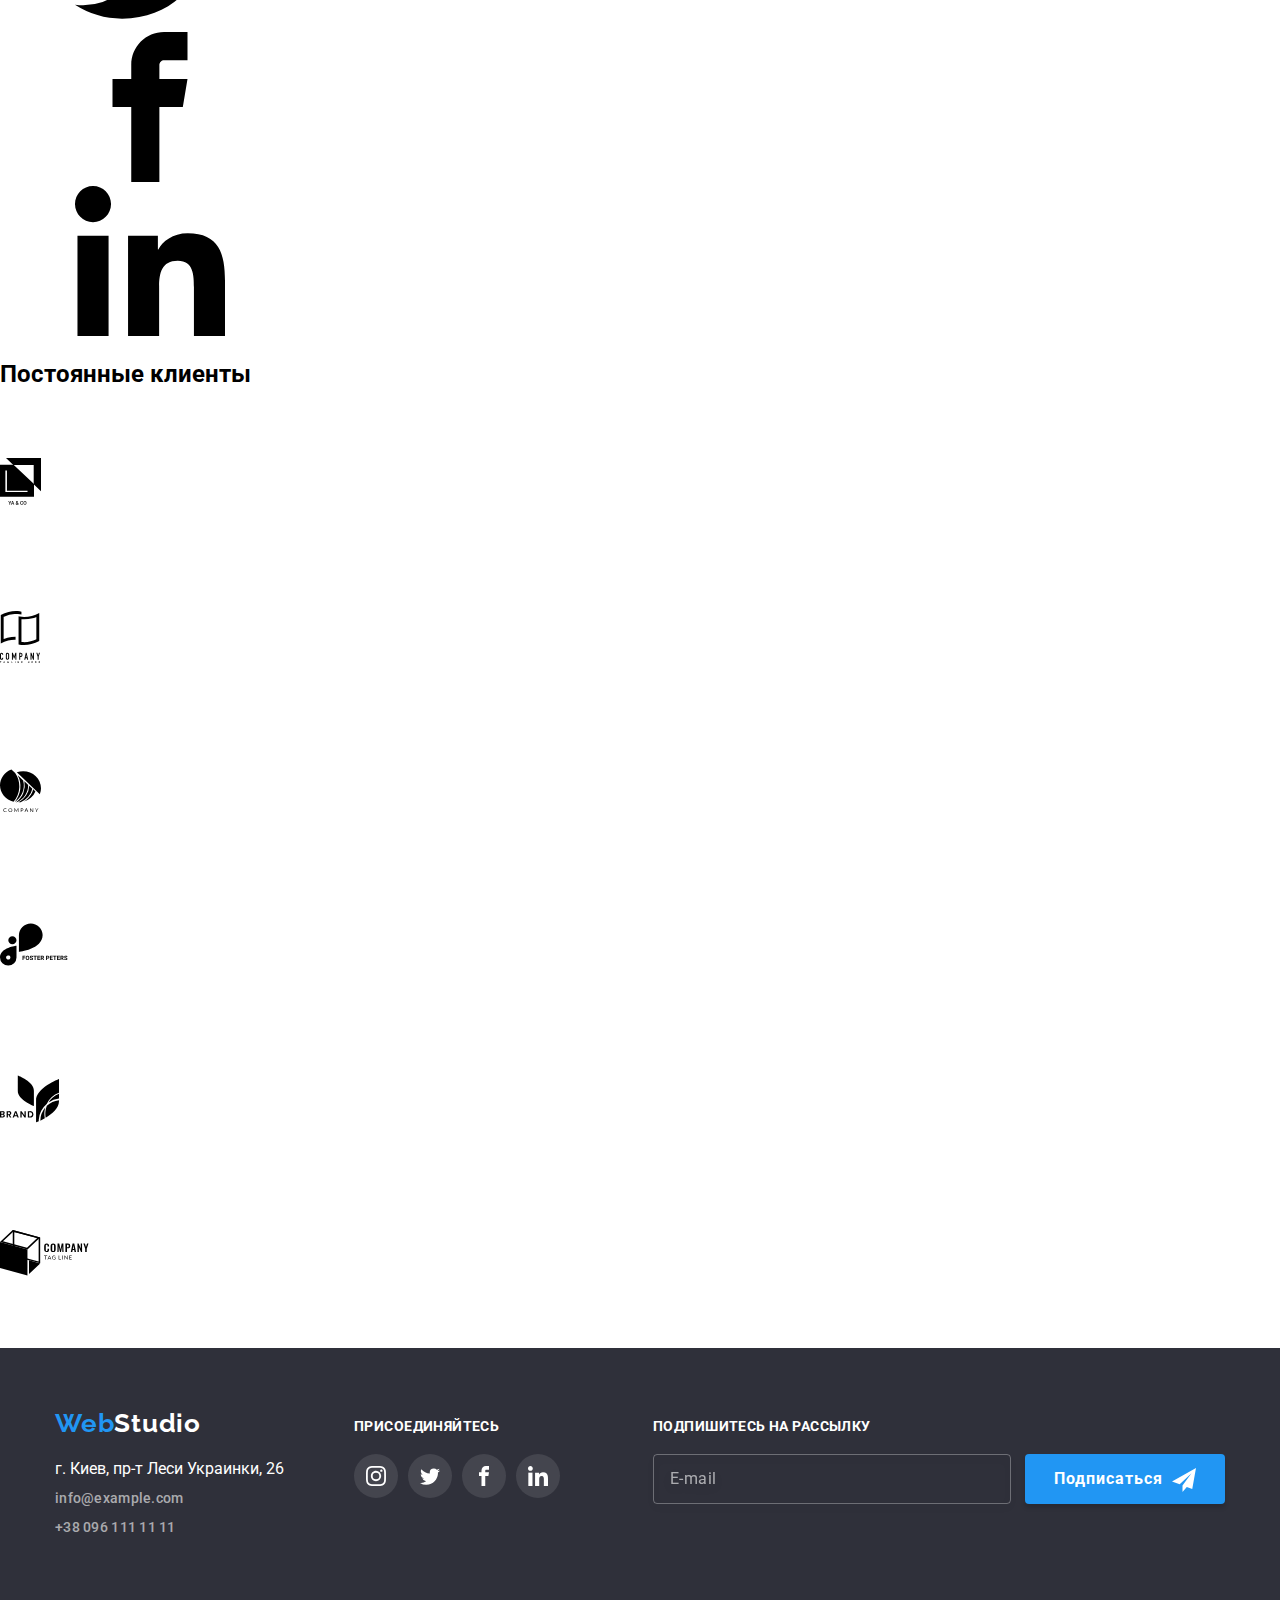
==== commit 1e455e66: "sass" ====
--- a/index.html
+++ b/index.html
@@ -4,7 +4,7 @@
     <meta charset="UTF-8">
     <meta name="viewport" content="width=device-width, initial-scale=1.0">
     <title>Web Studio (Main)</title>
-    <link rel="stylesheet" href="./css/style.css">
+    <link rel="stylesheet" href="./css/main.min.css">
     <link rel="stylesheet" href="./css/modern-normalize.css">
     <link rel="preconnect" href="https://fonts.gstatic.com">
     <link href="https://fonts.googleapis.com/css2?family=Raleway:wght@700&display=swap" rel="stylesheet">
--- a/css/main.min.css
+++ b/css/main.min.css
@@ -0,0 +1,2 @@
+:root{--primary-text-color: #757575;--title-text-color: #212121;--accent-color: #2196f3;--accent-color-2: #ffffff;--background-color: #2f303a;--background-color-2: #f5f4fa}body{font-family:Roboto;font-style:normal;min-width:1250px;margin:0 auto}ul{list-style:none;padding-left:0px}a{text-decoration:none}.logo{color:var(--accent-color);font-family:Raleway;font-size:26px;font-weight:700;letter-spacing:0.78px;line-height:1.19;margin-right:93px;display:flex}.logo span{color:#000}.nav-list a{color:var(--title-text-color);font-size:14px;font-weight:500;letter-spacing:0.28px;padding:10px 0px 32px}.nav-list a:hover,.nav-list a:focus{color:var(--accent-color);transition:250ms cubic-bezier(0.4, 0, 0.2, 1)}.nav-list a.current{color:var(--accent-color)}.nav-list li{margin-right:50px;position:relative}.nav-list li:last-child,.contacts li:last-child{margin-right:0px}.nav-list ul{display:flex;padding:0%;margin-right:305px}.phone-icon{padding-top:1px;width:10px;height:16px;margin-right:10px}.mail-icon{padding-top:3px;width:16px;height:12px;margin-right:10px}.contact-icon{fill:currentColor;vertical-align:middle;display:inline-flex}.contacts a:hover,.contacts a:focus,.contact-icon:hover,.contact-icon:focus{color:var(--accent-color);text-shadow:0px 4px 4px rgba(0,0,0,0.25);transition:250ms cubic-bezier(0.4, 0, 0.2, 1)}.nav-list .current::after{position:absolute;bottom:-31px;left:0;content:'';width:100%;height:4px;background-color:var(--accent-color);border-radius:2px}.contacts a{color:var(--primary-text-color);font-size:14px;font-weight:500;letter-spacing:0.28px}.contacts{display:inline-flex}.contacts li{margin-right:30px}.contacts ul{display:flex;padding:0%}.mailshadow{text-shadow:0px 4px 4px rgba(0,0,0,0.25)}.header{height:80px;align-items:center;justify-content:center;display:flex;border:1px solid #ececec}.hero{height:600px;background-color:rgba(47,48,58,0.4);background-image:url("../image/hero.png");background-repeat:no-repeat;background-size:cover;background-position:center;background-blend-mode:overlay;display:flex;flex-direction:column;align-items:center;text-align:center}.hero h1{color:var(--accent-color-2);width:696px;height:120px;font-size:44px;font-weight:900;letter-spacing:0.06em;line-height:60px;margin-top:200px;margin-bottom:30px}.pbutton,.button{font-family:Roboto;font-style:normal;font-size:16px;letter-spacing:0.06em;border-radius:4px;border:0px}.button{color:var(--accent-color-2);background-color:var(--accent-color);padding:10px 32px;line-height:30px;font-weight:700;filter:drop-shadow(0px 4px 4px rgba(0,0,0,0.25))}footer{background-color:var(--background-color);height:132px;padding:60px 0px;font-style:normal;justify-items:center;justify-content:center;display:flex;flex-direction:row}.footer ul{margin-top:20px;margin-right:70px;flex-direction:column}.footer li{margin:0px 0px 10px}footer .logo span{color:var(--accent-color-2)}footer .contacts a{color:rgba(255,255,255,0.6)}.enjoy,.subscribe{display:inline-flexbox;text-transform:uppercase;margin-top:10px}.enjoy p,.subscribe p{margin:0px;font-weight:bold;font-size:14px;line-height:16px;letter-spacing:0.03em}.enjoy li{display:inline}.enjoy ul{margin-right:93px}.icon-footer{width:20px;height:20px;fill:currentColor}.button-footer a:hover,.button-footer a:focus{border-radius:50%;background-color:var(--accent-color);color:var(--accent-color-2);transition:250ms cubic-bezier(0.4, 0, 0.2, 1)}.button-footer a{width:44px;height:44px;display:inline-flex;align-items:center;justify-content:center;color:var(--accent-color-2);background-color:rgba(255,255,255,0.1);border-radius:50%}.button-footer li{margin-right:6px}.button-footer li:last-child{margin-right:0px}.address,.enjoy p,.subscribe p{color:#fff}.subscribe input{width:358px;height:50px;background:transparent;border:1px solid rgba(255,255,255,0.3);box-sizing:border-box;filter:drop-shadow(0px 4px 4px rgba(0,0,0,0.15));border-radius:4px;margin-top:20px;margin-right:10px;padding:0px 0px 0px 16px}.subscribe input::-webkit-input-placeholder{color:rgba(255,255,255,0.6);font-family:Roboto;font-size:16px;font-style:normal;font-weight:400;line-height:20px;letter-spacing:0.03em;text-align:left}.subscribe button{width:200px;height:50px;background:var(--accent-color);border-radius:4px;box-shadow:0px 4px 4px 0px rgba(0,0,0,0.15);border:0px;color:var(--accent-color-2);font-family:Roboto;font-size:16px;font-style:normal;font-weight:700;line-height:30px;letter-spacing:0.06em}.send{padding-left:4px;vertical-align:middle}.psection{flex-direction:column;display:flex;align-items:center;margin-left:30px;margin-top:100px}.backdrop{position:fixed;top:0;left:0;z-index:2;width:100%;height:100%;background-color:rgba(0,0,0,0.2);transition:opacity 250ms cubic-bezier(0.4, 0, 0.2, 1)}.backdrop.is-hidden{opacity:0;pointer-events:none}.modal{position:absolute;display:flex;justify-content:center;top:50%;left:50%;transform:translate(-50%, -50%);width:528px;height:581px;background-color:var(--accent-color-2);transition:250ms cubic-bezier(0.4, 0, 0.2, 1);box-shadow:0px 1px 3px rgba(0,0,0,0.12),0px 1px 1px rgba(0,0,0,0.14),0px 2px 1px rgba(0,0,0,0.2);border-radius:4px}.modal-close{position:absolute;display:flex;align-items:center;justify-content:center;top:8px;right:8px;width:30px;height:30px;background:#ffffff;border:1px solid rgba(0,0,0,0.1);border-radius:50%;transition:250ms cubic-bezier(0.4, 0, 0.2, 1)}.icon-close{width:18px;height:18px}.modal-close:focus,.modal-close:hover{fill:var(--accent-color)}.modal p{user-select:none;padding-top:40px;font-size:20px;font-weight:700;margin:0px 0px 12px}.formspan{display:flex;font-size:12px;line-height:14px;letter-spacing:0.01em;color:#757575}.label-input,.form textarea{width:448px;height:40px;border:1px solid rgba(33,33,33,0.2);box-sizing:border-box;border-radius:4px;margin:4px 0px 10px;cursor:pointer;padding-top:12px;padding-bottom:12px;padding-left:42px;font-size:16px;transition:250ms cubic-bezier(0.4, 0, 0.2, 1)}.form textarea{height:120px;margin-bottom:20px;padding:12px 16px;resize:none}.form textarea::-webkit-input-placeholder{font-size:14px;line-height:16px;letter-spacing:0.01em;color:rgba(117,117,117,0.5)}.form label:last-child,.form input:last-child{display:inline-flex;width:auto}.form input:last-child{height:15px;width:16px;margin-right:9px}.hero button:hover,.hero button:focus,.subscribe button:hover,.subscribe button:focus{cursor:pointer}.form-submit{width:200px;height:50px;background:#2196f3;box-shadow:0px 4px 4px rgba(0,0,0,0.15);border-radius:4px;border:0px;margin-top:30px;font-weight:bold;font-size:16px;line-height:30px;letter-spacing:0.06em;color:#ffffff;font-family:Roboto}.label-form{position:relative;display:flex;flex-direction:column}.label-form svg{position:absolute;bottom:21px;left:12px}.form input:focus,.form input:hover,.form textarea:hover,.form textarea:focus{border-color:var(--accent-color);outline:none;cursor:pointer;transition:250ms cubic-bezier(0.4, 0, 0.2, 1)}.form input:focus ~ svg,.form input:hover ~ svg{fill:var(--accent-color);cursor:pointer;transition:250ms cubic-bezier(0.4, 0, 0.2, 1)}.lable-agree{display:flex;align-items:center}.input-agree{appearance:none;cursor:pointer}.input-agree:checked+svg{background-image:url(../image/Vector.svg);background-color:var(--accent-color);fill:transparent;background-repeat:no-repeat;background-position:center;border-radius:2px;transition:250ms cubic-bezier(0.4, 0, 0.2, 1)}.checkbox-text{margin-left:7px;margin-right:4px;font-weight:500;font-size:14px;letter-spacing:0.03em;color:var(--primary-text-color)}.checkbox-link{font-weight:500;font-size:14px;letter-spacing:0.03em;color:var(--accent-color);text-decoration:underline}.pbutton{background-color:var(--background-color-2);color:var(--title-text-color);padding:9.7px 22px;margin-right:8px;font-weight:500;line-height:38px}.pbutton:hover,.pbutton:focus{color:var(--accent-color-2);background-color:var(--accent-color);filter:drop-shadow(0px 1px 1px rgba(0,0,0,0.15));filter:drop-shadow(0px 2px 1px rgba(0,0,0,0.2));filter:drop-shadow(0px 3px 1px rgba(0,0,0,0.25));transition:250ms cubic-bezier(0.4, 0, 0.2, 1)}
+/*# sourceMappingURL=main.min.css.map */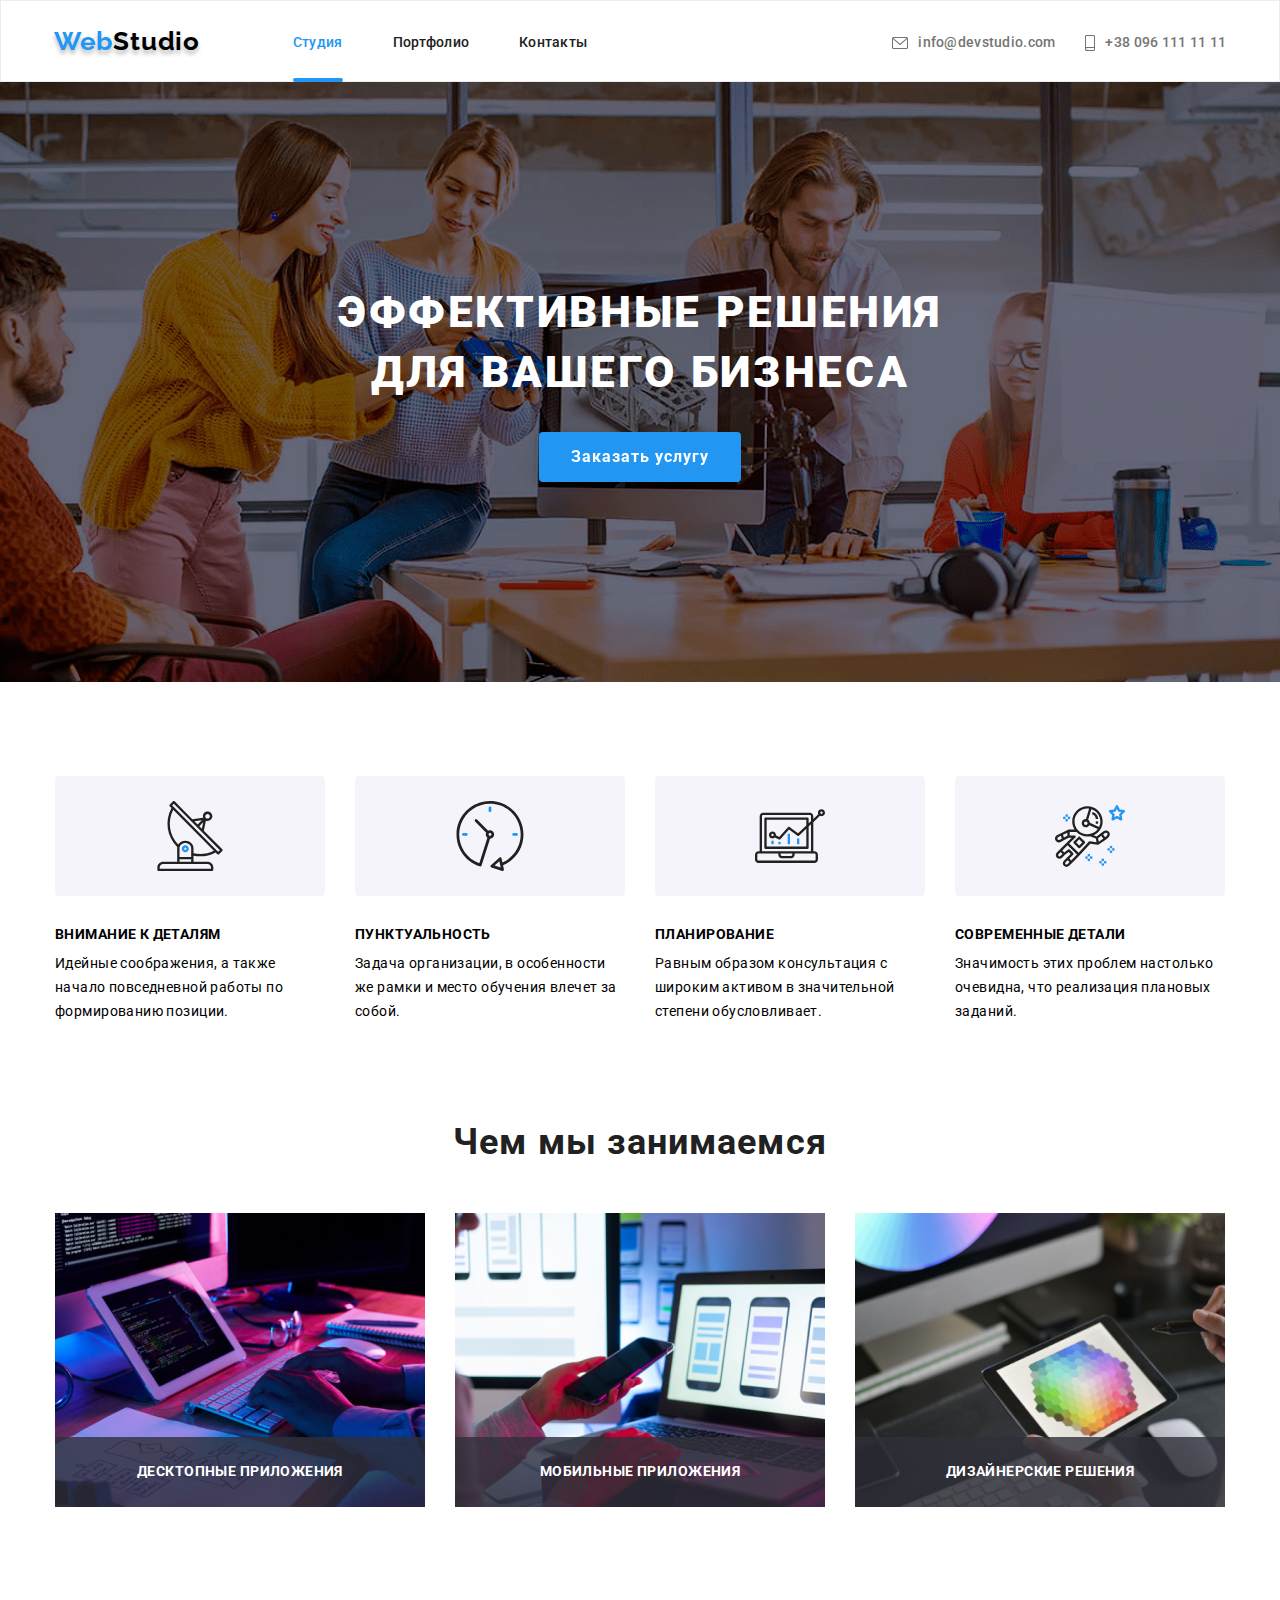
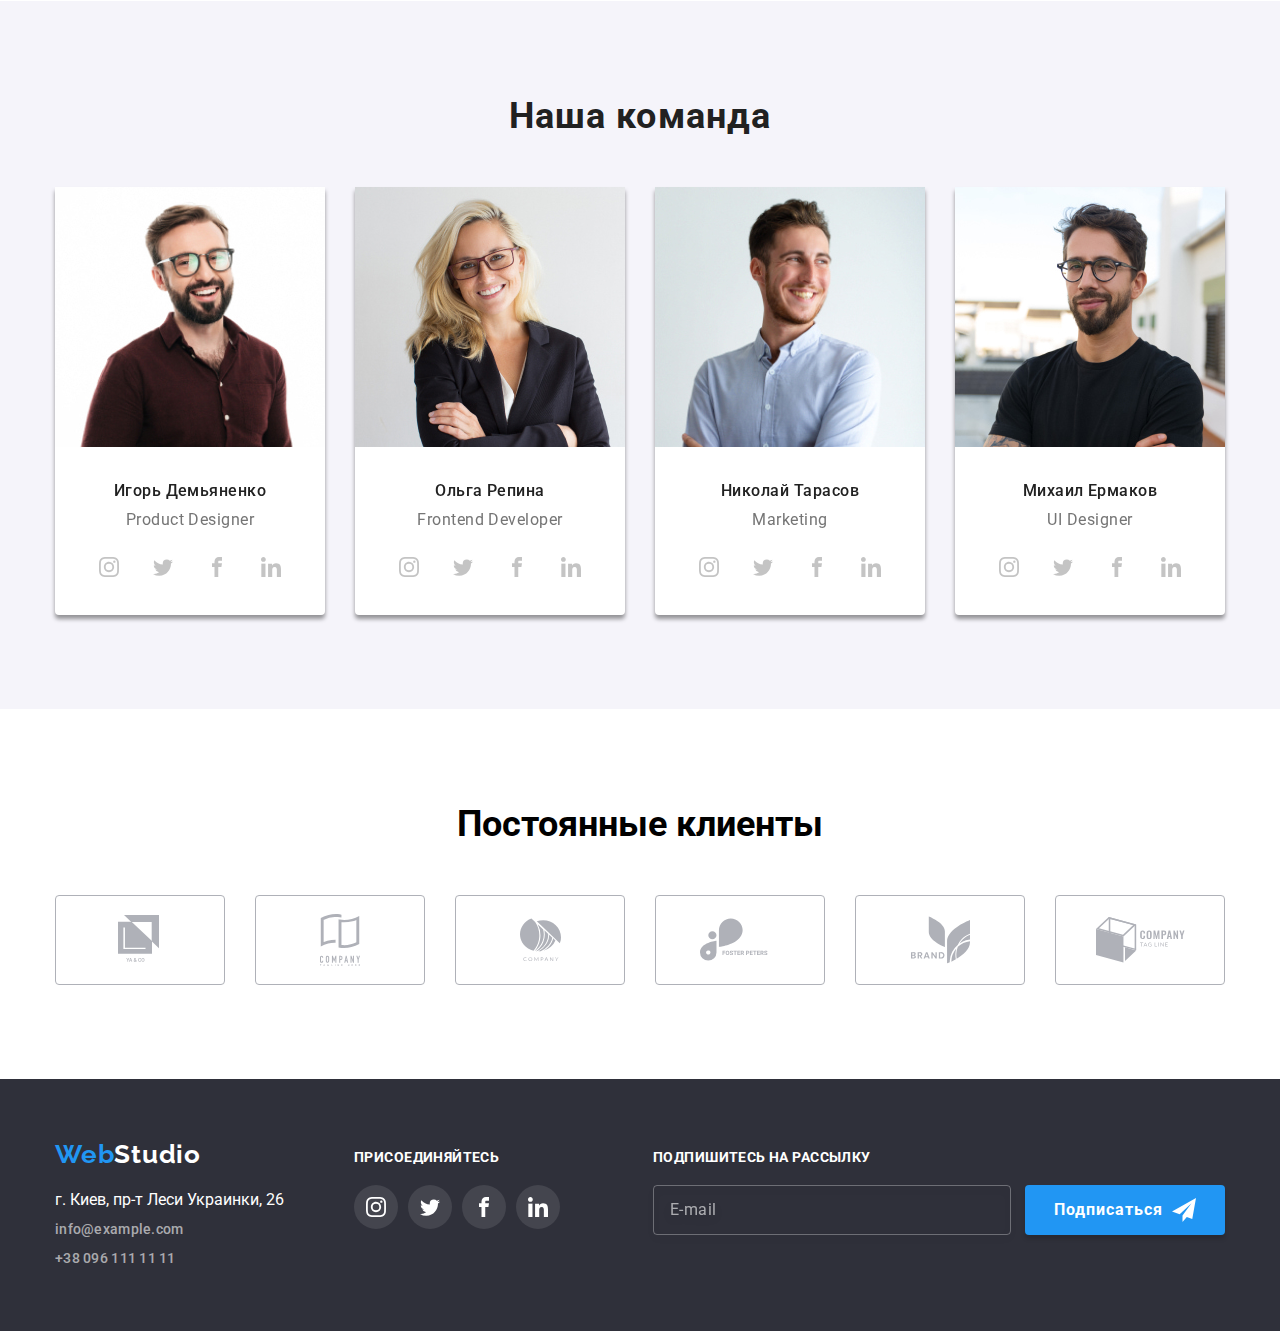
==== commit 11cd8eb7: "sass_final" ====
--- a/index.html
+++ b/index.html
@@ -5,7 +5,6 @@
     <meta name="viewport" content="width=device-width, initial-scale=1.0">
     <title>Web Studio (Main)</title>
     <link rel="stylesheet" href="./css/main.min.css">
-    <link rel="stylesheet" href="./css/modern-normalize.css">
     <link rel="preconnect" href="https://fonts.gstatic.com">
     <link href="https://fonts.googleapis.com/css2?family=Raleway:wght@700&display=swap" rel="stylesheet">
     <link href="https://fonts.googleapis.com/css2?family=Roboto:ital,wght@0,400;0,700;0,900;1,900&display=swap" rel="stylesheet">
--- a/css/main.min.css
+++ b/css/main.min.css
@@ -1,2 +1,2 @@
-:root{--primary-text-color: #757575;--title-text-color: #212121;--accent-color: #2196f3;--accent-color-2: #ffffff;--background-color: #2f303a;--background-color-2: #f5f4fa}body{font-family:Roboto;font-style:normal;min-width:1250px;margin:0 auto}ul{list-style:none;padding-left:0px}a{text-decoration:none}.logo{color:var(--accent-color);font-family:Raleway;font-size:26px;font-weight:700;letter-spacing:0.78px;line-height:1.19;margin-right:93px;display:flex}.logo span{color:#000}.nav-list a{color:var(--title-text-color);font-size:14px;font-weight:500;letter-spacing:0.28px;padding:10px 0px 32px}.nav-list a:hover,.nav-list a:focus{color:var(--accent-color);transition:250ms cubic-bezier(0.4, 0, 0.2, 1)}.nav-list a.current{color:var(--accent-color)}.nav-list li{margin-right:50px;position:relative}.nav-list li:last-child,.contacts li:last-child{margin-right:0px}.nav-list ul{display:flex;padding:0%;margin-right:305px}.phone-icon{padding-top:1px;width:10px;height:16px;margin-right:10px}.mail-icon{padding-top:3px;width:16px;height:12px;margin-right:10px}.contact-icon{fill:currentColor;vertical-align:middle;display:inline-flex}.contacts a:hover,.contacts a:focus,.contact-icon:hover,.contact-icon:focus{color:var(--accent-color);text-shadow:0px 4px 4px rgba(0,0,0,0.25);transition:250ms cubic-bezier(0.4, 0, 0.2, 1)}.nav-list .current::after{position:absolute;bottom:-31px;left:0;content:'';width:100%;height:4px;background-color:var(--accent-color);border-radius:2px}.contacts a{color:var(--primary-text-color);font-size:14px;font-weight:500;letter-spacing:0.28px}.contacts{display:inline-flex}.contacts li{margin-right:30px}.contacts ul{display:flex;padding:0%}.mailshadow{text-shadow:0px 4px 4px rgba(0,0,0,0.25)}.header{height:80px;align-items:center;justify-content:center;display:flex;border:1px solid #ececec}.hero{height:600px;background-color:rgba(47,48,58,0.4);background-image:url("../image/hero.png");background-repeat:no-repeat;background-size:cover;background-position:center;background-blend-mode:overlay;display:flex;flex-direction:column;align-items:center;text-align:center}.hero h1{color:var(--accent-color-2);width:696px;height:120px;font-size:44px;font-weight:900;letter-spacing:0.06em;line-height:60px;margin-top:200px;margin-bottom:30px}.pbutton,.button{font-family:Roboto;font-style:normal;font-size:16px;letter-spacing:0.06em;border-radius:4px;border:0px}.button{color:var(--accent-color-2);background-color:var(--accent-color);padding:10px 32px;line-height:30px;font-weight:700;filter:drop-shadow(0px 4px 4px rgba(0,0,0,0.25))}footer{background-color:var(--background-color);height:132px;padding:60px 0px;font-style:normal;justify-items:center;justify-content:center;display:flex;flex-direction:row}.footer ul{margin-top:20px;margin-right:70px;flex-direction:column}.footer li{margin:0px 0px 10px}footer .logo span{color:var(--accent-color-2)}footer .contacts a{color:rgba(255,255,255,0.6)}.enjoy,.subscribe{display:inline-flexbox;text-transform:uppercase;margin-top:10px}.enjoy p,.subscribe p{margin:0px;font-weight:bold;font-size:14px;line-height:16px;letter-spacing:0.03em}.enjoy li{display:inline}.enjoy ul{margin-right:93px}.icon-footer{width:20px;height:20px;fill:currentColor}.button-footer a:hover,.button-footer a:focus{border-radius:50%;background-color:var(--accent-color);color:var(--accent-color-2);transition:250ms cubic-bezier(0.4, 0, 0.2, 1)}.button-footer a{width:44px;height:44px;display:inline-flex;align-items:center;justify-content:center;color:var(--accent-color-2);background-color:rgba(255,255,255,0.1);border-radius:50%}.button-footer li{margin-right:6px}.button-footer li:last-child{margin-right:0px}.address,.enjoy p,.subscribe p{color:#fff}.subscribe input{width:358px;height:50px;background:transparent;border:1px solid rgba(255,255,255,0.3);box-sizing:border-box;filter:drop-shadow(0px 4px 4px rgba(0,0,0,0.15));border-radius:4px;margin-top:20px;margin-right:10px;padding:0px 0px 0px 16px}.subscribe input::-webkit-input-placeholder{color:rgba(255,255,255,0.6);font-family:Roboto;font-size:16px;font-style:normal;font-weight:400;line-height:20px;letter-spacing:0.03em;text-align:left}.subscribe button{width:200px;height:50px;background:var(--accent-color);border-radius:4px;box-shadow:0px 4px 4px 0px rgba(0,0,0,0.15);border:0px;color:var(--accent-color-2);font-family:Roboto;font-size:16px;font-style:normal;font-weight:700;line-height:30px;letter-spacing:0.06em}.send{padding-left:4px;vertical-align:middle}.psection{flex-direction:column;display:flex;align-items:center;margin-left:30px;margin-top:100px}.backdrop{position:fixed;top:0;left:0;z-index:2;width:100%;height:100%;background-color:rgba(0,0,0,0.2);transition:opacity 250ms cubic-bezier(0.4, 0, 0.2, 1)}.backdrop.is-hidden{opacity:0;pointer-events:none}.modal{position:absolute;display:flex;justify-content:center;top:50%;left:50%;transform:translate(-50%, -50%);width:528px;height:581px;background-color:var(--accent-color-2);transition:250ms cubic-bezier(0.4, 0, 0.2, 1);box-shadow:0px 1px 3px rgba(0,0,0,0.12),0px 1px 1px rgba(0,0,0,0.14),0px 2px 1px rgba(0,0,0,0.2);border-radius:4px}.modal-close{position:absolute;display:flex;align-items:center;justify-content:center;top:8px;right:8px;width:30px;height:30px;background:#ffffff;border:1px solid rgba(0,0,0,0.1);border-radius:50%;transition:250ms cubic-bezier(0.4, 0, 0.2, 1)}.icon-close{width:18px;height:18px}.modal-close:focus,.modal-close:hover{fill:var(--accent-color)}.modal p{user-select:none;padding-top:40px;font-size:20px;font-weight:700;margin:0px 0px 12px}.formspan{display:flex;font-size:12px;line-height:14px;letter-spacing:0.01em;color:#757575}.label-input,.form textarea{width:448px;height:40px;border:1px solid rgba(33,33,33,0.2);box-sizing:border-box;border-radius:4px;margin:4px 0px 10px;cursor:pointer;padding-top:12px;padding-bottom:12px;padding-left:42px;font-size:16px;transition:250ms cubic-bezier(0.4, 0, 0.2, 1)}.form textarea{height:120px;margin-bottom:20px;padding:12px 16px;resize:none}.form textarea::-webkit-input-placeholder{font-size:14px;line-height:16px;letter-spacing:0.01em;color:rgba(117,117,117,0.5)}.form label:last-child,.form input:last-child{display:inline-flex;width:auto}.form input:last-child{height:15px;width:16px;margin-right:9px}.hero button:hover,.hero button:focus,.subscribe button:hover,.subscribe button:focus{cursor:pointer}.form-submit{width:200px;height:50px;background:#2196f3;box-shadow:0px 4px 4px rgba(0,0,0,0.15);border-radius:4px;border:0px;margin-top:30px;font-weight:bold;font-size:16px;line-height:30px;letter-spacing:0.06em;color:#ffffff;font-family:Roboto}.label-form{position:relative;display:flex;flex-direction:column}.label-form svg{position:absolute;bottom:21px;left:12px}.form input:focus,.form input:hover,.form textarea:hover,.form textarea:focus{border-color:var(--accent-color);outline:none;cursor:pointer;transition:250ms cubic-bezier(0.4, 0, 0.2, 1)}.form input:focus ~ svg,.form input:hover ~ svg{fill:var(--accent-color);cursor:pointer;transition:250ms cubic-bezier(0.4, 0, 0.2, 1)}.lable-agree{display:flex;align-items:center}.input-agree{appearance:none;cursor:pointer}.input-agree:checked+svg{background-image:url(../image/Vector.svg);background-color:var(--accent-color);fill:transparent;background-repeat:no-repeat;background-position:center;border-radius:2px;transition:250ms cubic-bezier(0.4, 0, 0.2, 1)}.checkbox-text{margin-left:7px;margin-right:4px;font-weight:500;font-size:14px;letter-spacing:0.03em;color:var(--primary-text-color)}.checkbox-link{font-weight:500;font-size:14px;letter-spacing:0.03em;color:var(--accent-color);text-decoration:underline}.pbutton{background-color:var(--background-color-2);color:var(--title-text-color);padding:9.7px 22px;margin-right:8px;font-weight:500;line-height:38px}.pbutton:hover,.pbutton:focus{color:var(--accent-color-2);background-color:var(--accent-color);filter:drop-shadow(0px 1px 1px rgba(0,0,0,0.15));filter:drop-shadow(0px 2px 1px rgba(0,0,0,0.2));filter:drop-shadow(0px 3px 1px rgba(0,0,0,0.25));transition:250ms cubic-bezier(0.4, 0, 0.2, 1)}
+body{font-family:Roboto;font-style:normal;min-width:1250px;margin:0 auto}ul{list-style:none;padding-left:0px}a{text-decoration:none}.logo{color:#2196f3;font-family:Raleway;font-size:26px;font-weight:700;letter-spacing:0.78px;line-height:1.19;margin-right:93px;display:flex}.logo span{color:#000}.nav-list a{color:#212121;font-size:14px;font-weight:500;letter-spacing:0.28px;padding:10px 0px 32px}.nav-list a:hover,.nav-list a:focus{color:#2196f3;transition:250ms cubic-bezier(0.4, 0, 0.2, 1)}.nav-list a.current{color:#2196f3}.nav-list li{margin-right:50px;position:relative}.nav-list li:last-child,.contacts li:last-child{margin-right:0px}.nav-list ul{display:flex;padding:0%;margin-right:305px}.phone-icon{padding-top:1px;width:10px;height:16px;margin-right:10px}.mail-icon{padding-top:3px;width:16px;height:12px;margin-right:10px}.contact-icon{fill:currentColor;vertical-align:middle;display:inline-flex}.contacts a:hover,.contacts a:focus,.contact-icon:hover,.contact-icon:focus{color:#2196f3;text-shadow:0px 4px 4px rgba(0,0,0,0.25);transition:250ms cubic-bezier(0.4, 0, 0.2, 1)}.nav-list .current::after{position:absolute;bottom:-31px;left:0;content:'';width:100%;height:4px;background-color:#2196f3;border-radius:2px}.contacts a{color:#757575;font-size:14px;font-weight:500;letter-spacing:0.28px}.contacts{display:inline-flex}.contacts li{margin-right:30px}.contacts ul{display:flex;padding:0%}.mailshadow{text-shadow:0px 4px 4px rgba(0,0,0,0.25)}.header{height:80px;align-items:center;justify-content:center;display:flex;border:1px solid #ececec}.hero{height:600px;background-color:rgba(47,48,58,0.4);background-image:url("../image/hero.png");background-repeat:no-repeat;background-size:cover;background-position:center;background-blend-mode:overlay;display:flex;flex-direction:column;align-items:center;text-align:center}.hero h1{color:#fff;width:696px;height:120px;font-size:44px;font-weight:900;letter-spacing:0.06em;line-height:60px;margin-top:200px;margin-bottom:30px}.button{font-family:Roboto;font-style:normal;font-size:16px;letter-spacing:0.06em;border-radius:4px;border:0px}.button{color:#fff;background-color:#2196f3;padding:10px 32px;line-height:30px;font-weight:700;filter:drop-shadow(0px 4px 4px rgba(0,0,0,0.25))}.icon1,.icon2,.icon3,.icon4{width:70px;height:70px}.icon1{background-image:url("../image/benefits/antenna.svg")}.icon2{background-image:url("../image/benefits/clock.svg")}.icon3{background-image:url("../image/benefits/diagram.svg")}.icon4{background-image:url("../image/benefits/astronaut.svg")}.fon{height:120px;margin-bottom:30px;background-color:#f5f4fa;display:flex;align-items:center;justify-content:center;border-radius:4px}.features h3{color:var(--title-text-color);margin-top:0px;margin-bottom:10px;font-size:14px;letter-spacing:0.42px;font-weight:700;text-transform:uppercase}.features p{color:var(--primary-text-color);margin-top:0px;font-size:14px;letter-spacing:0.42px;line-height:1.71}.features ul{display:flex;margin:0px}.features li{margin-right:30px;height:251px;width:270px}.features li:last-child{margin-right:0px}.features{margin-top:94px;margin-bottom:94px;align-items:center;flex-direction:column;display:flex}.services h2,.team h2{margin:0px;color:#212121;font-size:36px;font-weight:700;letter-spacing:1.08px;text-align:center}.services-box{display:inline-flex;margin-top:50px;margin-bottom:0px}.services-one{position:relative;margin-right:30px;width:370px;height:294px}.services li:last-child{margin-right:0px}.services{align-items:center;flex-direction:column;display:flex;margin-bottom:94px}.services-name{position:absolute;display:flex;align-items:center;justify-content:center;background:rgba(47,48,58,0.8);width:100%;height:70px;margin:0;bottom:0;color:#fff;font-weight:700;font-size:14px;line-height:1.14;letter-spacing:0.03em}.team{background-color:#f5f4fa;height:708px;text-align:center}.team h2{padding-top:94px}.team h3{color:#212121;margin:30px 0px 10px;font-size:16px;font-weight:500;letter-spacing:0.48px}.team p{color:#757575;margin:0px;font-size:16px;letter-spacing:0.48px}.team ul{display:inline-flex;background-color:#f5f4fa;margin:0px}.team-card{background-color:#fff;height:428px;margin-right:30px;border-radius:0px 4px 4px;border:0px;filter:drop-shadow(0px 2px 2px rgba(0,0,0,0.2));filter:drop-shadow(0px 3px 2px rgba(0,0,0,0.3));filter:drop-shadow(0px 4px 2px rgba(0,0,0,0.4));margin-top:50px}.team-card:last-child{margin-right:0px}.team-card ul{padding-top:16px;background-color:#fff}.icon-button{width:20px;height:20px;fill:currentColor}.button-team a:hover,.button-team a:focus{background-color:#2196f3;color:#fff;transition:250ms cubic-bezier(0.4, 0, 0.2, 1)}.button-team a{width:44px;height:44px;display:inline-flex;align-items:center;justify-content:center;color:#c4c4c4;background-color:#fff;margin-right:10px;border-radius:50%}.button-team li:last-child{margin-right:-10px}.clients{margin-top:94px;margin-bottom:94px;align-items:center;flex-direction:column;display:flex}.clients h2{font-size:36px;font-weight:700;margin:0;height:42px}.clients ul{margin-top:50px;margin-bottom:0;height:90px}.clients li{display:inline-flex;margin-right:26px;width:170px;height:90px}.clients li:last-child{margin-right:0px}.clients-logo{fill:currentColor}.clients a:hover,.clients a:focus{color:#2196f3;border-color:#2196f3;transition:250ms cubic-bezier(0.4, 0, 0.2, 1)}.clients a{width:170px;height:90px;display:inline-flex;align-items:center;justify-content:center;color:#afb1b8;background-color:#fff;border:1px solid #afb1b8;box-sizing:border-box;border-radius:4px}footer{background-color:#2f303a;height:132px;padding:60px 0px;justify-items:center;justify-content:center;display:flex;flex-direction:row}.footer ul{margin-top:20px;margin-right:70px;flex-direction:column}.footer li{margin:0px 0px 10px}.logo{color:#2196f3;font-family:Raleway;font-size:26px;font-weight:700;letter-spacing:0.78px;line-height:1.19;margin-right:93px;display:flex}footer .logo span{color:#fff}footer .contacts a{color:rgba(255,255,255,0.6)}.enjoy,.subscribe{display:inline-flexbox;text-transform:uppercase;margin-top:10px}.enjoy p,.subscribe p{margin:0px;font-weight:700;font-size:14px;line-height:16px;letter-spacing:0.03em}.enjoy li{display:inline}.enjoy ul{margin-right:93px}.icon-footer{width:20px;height:20px;fill:currentColor}.button-footer a:hover,.button-footer a:focus{border-radius:50%;background-color:#2196f3;color:#fff;transition:250ms cubic-bezier(0.4, 0, 0.2, 1)}.button-footer a{width:44px;height:44px;display:inline-flex;align-items:center;justify-content:center;color:#fff;background-color:rgba(255,255,255,0.1);border-radius:50%}.button-footer li{margin-right:6px}.button-footer li:last-child{margin-right:0px}.address,.enjoy p,.subscribe p{color:#fff}.subscribe input{width:358px;height:50px;background:transparent;border:1px solid rgba(255,255,255,0.3);box-sizing:border-box;filter:drop-shadow(0px 4px 4px rgba(0,0,0,0.15));border-radius:4px;margin-top:20px;margin-right:10px;padding:0px 0px 0px 16px}.subscribe input::-webkit-input-placeholder{color:rgba(255,255,255,0.6);font-family:Roboto;font-size:16px;font-style:normal;font-weight:400;line-height:20px;letter-spacing:0.03em;text-align:left}.subscribe button{width:200px;height:50px;background:#2196f3;border-radius:4px;box-shadow:0px 4px 4px 0px rgba(0,0,0,0.15);border:0px;color:#fff;font-family:Roboto;font-size:16px;font-style:normal;font-weight:700;line-height:30px;letter-spacing:0.06em}.send{padding-left:4px;vertical-align:middle}.psection{flex-direction:column;display:flex;align-items:center;margin-left:30px;margin-top:100px}.backdrop{position:fixed;top:0;left:0;z-index:2;width:100%;height:100%;background-color:rgba(0,0,0,0.2);transition:opacity 250ms cubic-bezier(0.4, 0, 0.2, 1)}.backdrop.is-hidden{opacity:0;pointer-events:none}.modal{position:absolute;display:flex;justify-content:center;top:50%;left:50%;transform:translate(-50%, -50%);width:528px;height:581px;background-color:#fff;transition:250ms cubic-bezier(0.4, 0, 0.2, 1);box-shadow:0px 1px 3px rgba(0,0,0,0.12),0px 1px 1px rgba(0,0,0,0.14),0px 2px 1px rgba(0,0,0,0.2);border-radius:4px}.modal-close{position:absolute;display:flex;align-items:center;justify-content:center;top:8px;right:8px;width:30px;height:30px;background:#fff;border:1px solid rgba(0,0,0,0.1);border-radius:50%;transition:250ms cubic-bezier(0.4, 0, 0.2, 1)}.icon-close{width:18px;height:18px}.modal-close:focus,.modal-close:hover{fill:#2196f3}.modal p{user-select:none;padding-top:40px;font-size:20px;font-weight:700;margin:0px 0px 12px}.formspan{display:flex;font-size:12px;line-height:14px;letter-spacing:0.01em;color:#757575}.label-input,.form textarea{width:448px;height:40px;border:1px solid rgba(33,33,33,0.2);box-sizing:border-box;border-radius:4px;margin:4px 0px 10px;cursor:pointer;padding-top:12px;padding-bottom:12px;padding-left:42px;font-size:16px;transition:250ms cubic-bezier(0.4, 0, 0.2, 1)}.form textarea{height:120px;margin-bottom:20px;padding:12px 16px;resize:none}.form textarea::-webkit-input-placeholder{font-size:14px;line-height:16px;letter-spacing:0.01em;color:rgba(117,117,117,0.5)}.form label:last-child,.form input:last-child{display:inline-flex;width:auto}.form input:last-child{height:15px;width:16px;margin-right:9px}.hero button:hover,.hero button:focus,.subscribe button:hover,.subscribe button:focus{cursor:pointer}.form-submit{width:200px;height:50px;background:#2196f3;box-shadow:0px 4px 4px rgba(0,0,0,0.15);border-radius:4px;border:0px;margin-top:30px;font-weight:700;font-size:16px;line-height:30px;letter-spacing:0.06em;color:#fff;font-family:Roboto}.label-form{position:relative;display:flex;flex-direction:column}.label-form svg{position:absolute;bottom:21px;left:12px}.form input:focus,.form input:hover,.form textarea:hover,.form textarea:focus{border-color:#2196f3;outline:none;cursor:pointer;transition:250ms cubic-bezier(0.4, 0, 0.2, 1)}.form input:focus ~ svg,.form input:hover ~ svg{fill:#2196f3;cursor:pointer;transition:250ms cubic-bezier(0.4, 0, 0.2, 1)}.lable-agree{display:flex;align-items:center}.input-agree{appearance:none;cursor:pointer}.input-agree:checked+svg{background-image:url(../image/Vector.svg);background-color:#2196f3;fill:transparent;background-repeat:no-repeat;background-position:center;border-radius:2px;transition:250ms cubic-bezier(0.4, 0, 0.2, 1)}.checkbox-text{margin-left:7px;margin-right:4px;font-weight:500;font-size:14px;letter-spacing:0.03em;color:#757575}.checkbox-link{font-weight:500;font-size:14px;letter-spacing:0.03em;color:#2196f3;text-decoration:underline}.pbutton{font-family:Roboto;font-style:normal;font-size:16px;letter-spacing:0.06em;border-radius:4px;border:0px}.pbutton{background-color:#f5f4fa;color:#212121;padding:9.7px 22px;margin-right:8px;font-weight:500;line-height:38px}.pbutton:hover,.pbutton:focus{color:#fff;background-color:#2196f3;filter:drop-shadow(0px 1px 1px rgba(0,0,0,0.15));filter:drop-shadow(0px 2px 1px rgba(0,0,0,0.2));filter:drop-shadow(0px 3px 1px rgba(0,0,0,0.25));transition:250ms cubic-bezier(0.4, 0, 0.2, 1)}.pgallery-title{color:#212121;font-weight:700;font-size:18px;line-height:36px;margin:20px 0px 4px 24px}.pgallery-work{color:#757575;font-size:16px;line-height:30px;margin:0 0 0 24px}.pgallery{display:flex;flex-wrap:wrap;width:1200px;margin:14px 0 94px}.pgallery li{height:404px;margin-top:30px;margin-right:30px;outline:1px solid #eee}.pgallery li:hover,.pgallery li:focus{box-shadow:0px 1px 1px rgba(0,0,0,0.12),0px 4px 4px rgba(0,0,0,0.06),1px 4px 6px rgba(0,0,0,0.16);transition:250ms cubic-bezier(0.4, 0, 0.2, 1)}.pgallery li:hover .card-text,.pgallery li:focus .card-text{opacity:1;transform:translateY(0)}.cards-description{position:relative;overflow:hidden}.card-text{position:absolute;font-size:18px;line-height:1.56;letter-spacing:0.03em;margin-top:0;margin-bottom:0;height:100%;padding:63px 24px;top:0;left:0;color:#fff;transform:translateY(100%);transition:250ms cubic-bezier(0.4, 0, 0.2, 1);background-color:rgba(33,150,243,0.9)}
 /*# sourceMappingURL=main.min.css.map */